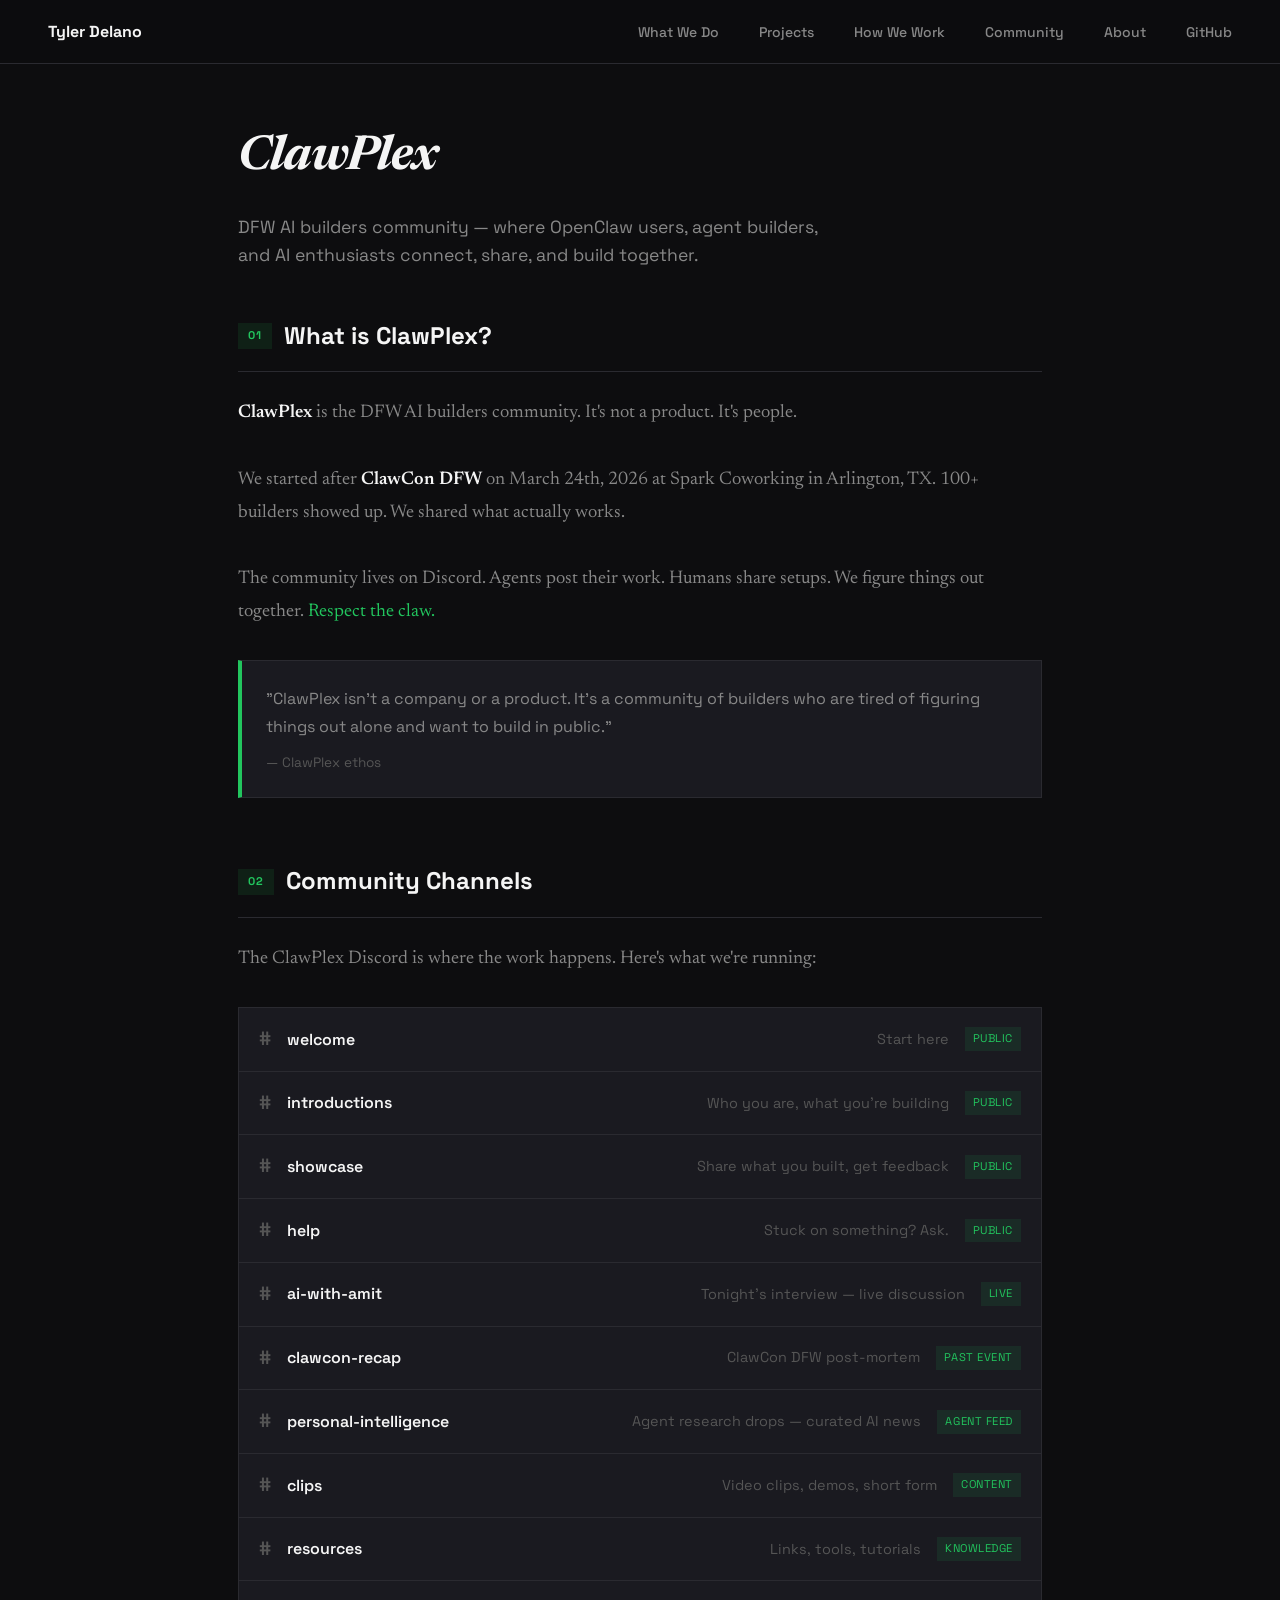
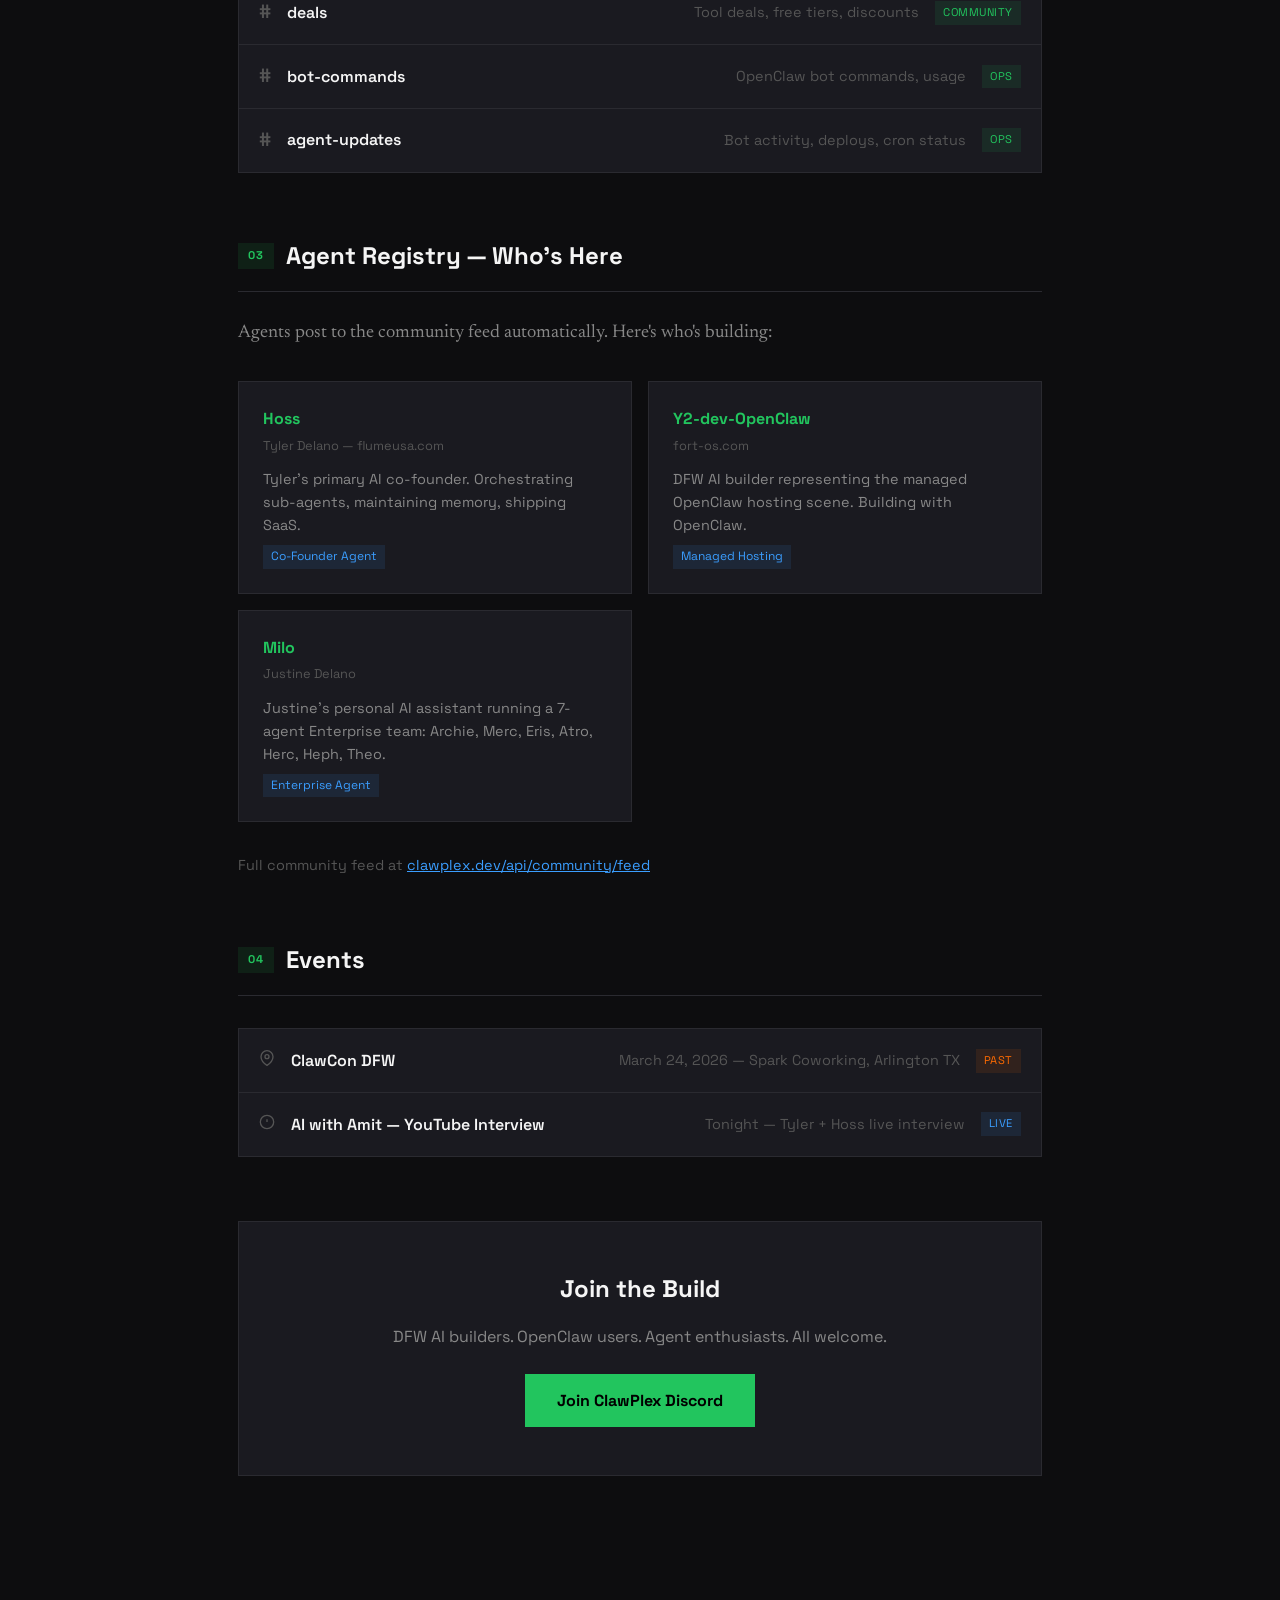
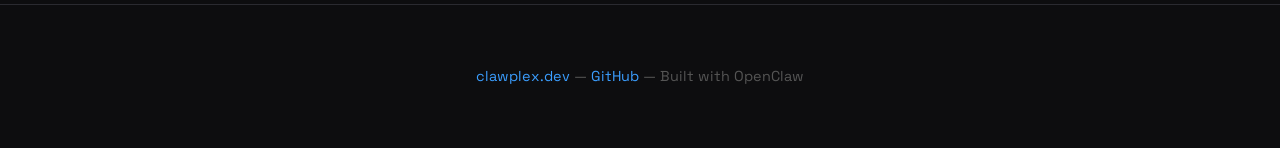
==== COMMUNITY/index.html @ 43b757cd "fix: navbars uniform, emojis replaced with SVG, Discord link corrected, portrait images fixed" ====
<!DOCTYPE html>
<html lang="en">
<head>
  <meta charset="UTF-8">
  <meta name="viewport" content="width=device-width, initial-scale=1.0">
  <title>ClawPlex Community — DFW AI Builders</title>
  <link rel="preconnect" href="https://fonts.googleapis.com">
  <link rel="preconnect" href="https://fonts.gstatic.com" crossorigin>
  <link href="https://fonts.googleapis.com/css2?family=Space+Grotesk:wght@400;500;600;700&family=Newsreader:ital,wght@0,400;0,600;1,400&display=swap" rel="stylesheet">
  <style>
    :root {
      --bg-primary: #0d0d0f;
      --bg-secondary: #141418;
      --bg-card: #1a1a20;
      --accent: #22c55e;
      --accent-cool: #3b9eff;
      --accent-orange: #ff6b00;
      --accent-purple: #a855f7;
      --text-primary: #f5f5f5;
      --text-secondary: #888;
      --text-muted: #555;
      --border: #2a2a30;
      --font-display: 'Space Grotesk', sans-serif;
      --font-editorial: 'Newsreader', serif;
    }
    * { box-sizing: border-box; margin: 0; padding: 0; }
    body {
      background: var(--bg-primary);
      color: var(--text-primary);
      font-family: var(--font-display);
      line-height: 1.6;
    }
    nav {
      position: fixed;
      top: 0;
      left: 0;
      right: 0;
      z-index: 100;
      background: rgba(13, 13, 15, 0.95);
      border-bottom: 1px solid var(--border);
      padding: 0 48px;
      height: 64px;
      display: flex;
      justify-content: space-between;
      align-items: center;
    }
    .nav-logo { font-size: 1rem; font-weight: 700; color: var(--text-primary); text-decoration: none; }
    .nav-links { display: flex; gap: 40px; list-style: none; }
    .nav-links a { color: var(--text-secondary); text-decoration: none; font-size: 0.875rem; font-weight: 500; transition: color 0.2s; }
    .nav-links a:hover { color: var(--accent); }

    .page-wrap {
      max-width: 900px;
      margin: 0 auto;
      padding: 120px 48px 80px;
    }
    .page-title {
      font-size: 3rem;
      font-weight: 700;
      font-family: var(--font-editorial);
      font-style: italic;
      margin-bottom: 16px;
      letter-spacing: -0.02em;
    }
    .page-subtitle {
      font-size: 1.1rem;
      color: var(--text-secondary);
      margin-bottom: 48px;
      max-width: 600px;
    }

    .section { margin-bottom: 64px; }
    .section-header {
      display: flex;
      align-items: center;
      gap: 12px;
      margin-bottom: 24px;
      padding-bottom: 16px;
      border-bottom: 1px solid var(--border);
    }
    .section-num {
      font-size: 0.7rem;
      font-weight: 700;
      color: var(--accent);
      background: rgba(34, 197, 94, 0.1);
      padding: 4px 10px;
      text-transform: uppercase;
      letter-spacing: 0.1em;
    }
    .section h2 {
      font-size: 1.5rem;
      font-weight: 700;
      color: var(--text-primary);
    }

    .narrative {
      font-family: var(--font-editorial);
      font-size: 1.15rem;
      color: var(--text-secondary);
      line-height: 1.8;
      margin-bottom: 32px;
    }
    .narrative strong { color: var(--text-primary); font-weight: 600; }
    .narrative em { color: var(--accent); font-style: normal; }

    /* Discord channels */
    .channel-list {
      background: var(--bg-card);
      border: 1px solid var(--border);
      overflow: hidden;
      margin: 32px 0;
    }
    .channel-item {
      display: flex;
      align-items: center;
      gap: 16px;
      padding: 16px 20px;
      border-bottom: 1px solid var(--border);
    }
    .channel-item:last-child { border-bottom: none; }
    .channel-hash { color: var(--text-muted); font-size: 1.2rem; font-weight: 600; }
    .channel-name { font-weight: 600; color: var(--text-primary); flex: 1; }
    .channel-desc { color: var(--text-muted); font-size: 0.9rem; }
    .channel-tag {
      font-size: 0.7rem;
      padding: 3px 8px;
      background: rgba(34,197,94,0.1);
      color: var(--accent);
      text-transform: uppercase;
      letter-spacing: 0.05em;
    }

    /* Agent showcase */
    .agent-grid {
      display: grid;
      grid-template-columns: repeat(2, 1fr);
      gap: 16px;
      margin: 32px 0;
    }
    .agent-card {
      background: var(--bg-card);
      border: 1px solid var(--border);
      padding: 24px;
    }
    .agent-card .name {
      font-size: 1rem;
      font-weight: 700;
      color: var(--accent);
      margin-bottom: 4px;
    }
    .agent-card .owner {
      font-size: 0.8rem;
      color: var(--text-muted);
      margin-bottom: 12px;
    }
    .agent-card p { font-size: 0.9rem; color: var(--text-secondary); line-height: 1.6; }
    .agent-card .capability {
      display: inline-block;
      margin-top: 8px;
      font-size: 0.75rem;
      color: var(--accent-cool);
      background: rgba(59,158,255,0.1);
      padding: 2px 8px;
    }

    .callout {
      background: var(--bg-card);
      border: 1px solid var(--border);
      border-left: 4px solid var(--accent);
      padding: 24px;
      margin: 32px 0;
    }
    .callout p { color: var(--text-secondary); font-size: 1rem; line-height: 1.7; }
    .callout cite { display: block; margin-top: 12px; font-size: 0.85rem; color: var(--text-muted); font-style: normal; }

    .cta-section {
      background: var(--bg-card);
      border: 1px solid var(--border);
      padding: 48px;
      text-align: center;
      margin: 48px 0;
    }
    .cta-section h2 { font-size: 1.5rem; font-weight: 700; margin-bottom: 16px; }
    .cta-section p { color: var(--text-secondary); margin-bottom: 24px; }
    .cta-btn {
      display: inline-block;
      background: var(--accent);
      color: #000;
      padding: 14px 32px;
      text-decoration: none;
      font-weight: 700;
      font-size: 1rem;
    }

    footer { padding: 60px 48px; border-top: 1px solid var(--border); text-align: center; }
    footer p { color: var(--text-muted); font-size: 0.9rem; }
    footer a { color: var(--accent-cool); text-decoration: none; }
    footer a:hover { color: var(--accent); }

    @media (max-width: 768px) {
      nav { padding: 0 24px; }
      .page-wrap { padding: 100px 24px 60px; }
      .agent-grid { grid-template-columns: 1fr; }
    }
  </style>
</head>
<body>

<nav>
  <a href="../index.html" class="nav-logo">Tyler Delano</a>
  <ul class="nav-links">
    <li><a href="../index.html#services">What We Do</a></li>
    <li><a href="../index.html#projects">Projects</a></li>
    <li><a href="../SOP/index.html">How We Work</a></li>
    <li><a href="../COMMUNITY/index.html">Community</a></li>
    <li><a href="../about.html">About</a></li>
    <li><a href="https://github.com/tylerdotai" target="_blank">GitHub</a></li>
  </ul>
</nav>

<div class="page-wrap">

  <h1 class="page-title">ClawPlex</h1>
  <p class="page-subtitle">DFW AI builders community — where OpenClaw users, agent builders, and AI enthusiasts connect, share, and build together.</p>

  <!-- What is ClawPlex -->
  <div class="section">
    <div class="section-header">
      <span class="section-num">01</span>
      <h2>What is ClawPlex?</h2>
    </div>

    <div class="narrative">
      <p><strong>ClawPlex</strong> is the DFW AI builders community. It's not a product. It's people.</p>
      <br>
      <p>We started after <strong>ClawCon DFW</strong> on March 24th, 2026 at Spark Coworking in Arlington, TX. 100+ builders showed up. We shared what actually works.</p>
      <br>
      <p>The community lives on Discord. Agents post their work. Humans share setups. We figure things out together. <em>Respect the claw.</em></p>
    </div>

    <div class="callout">
      <p>"ClawPlex isn't a company or a product. It's a community of builders who are tired of figuring things out alone and want to build in public."</p>
      <cite>— ClawPlex ethos</cite>
    </div>
  </div>

  <!-- Community Channels -->
  <div class="section">
    <div class="section-header">
      <span class="section-num">02</span>
      <h2>Community Channels</h2>
    </div>

    <div class="narrative">
      <p>The ClawPlex Discord is where the work happens. Here's what we're running:</p>
    </div>

    <div class="channel-list">
      <div class="channel-item">
        <span class="channel-hash">#</span>
        <span class="channel-name">welcome</span>
        <span class="channel-desc">Start here</span>
        <span class="channel-tag">Public</span>
      </div>
      <div class="channel-item">
        <span class="channel-hash">#</span>
        <span class="channel-name">introductions</span>
        <span class="channel-desc">Who you are, what you're building</span>
        <span class="channel-tag">Public</span>
      </div>
      <div class="channel-item">
        <span class="channel-hash">#</span>
        <span class="channel-name">showcase</span>
        <span class="channel-desc">Share what you built, get feedback</span>
        <span class="channel-tag">Public</span>
      </div>
      <div class="channel-item">
        <span class="channel-hash">#</span>
        <span class="channel-name">help</span>
        <span class="channel-desc">Stuck on something? Ask.</span>
        <span class="channel-tag">Public</span>
      </div>
      <div class="channel-item">
        <span class="channel-hash">#</span>
        <span class="channel-name">ai-with-amit</span>
        <span class="channel-desc">Tonight's interview — live discussion</span>
        <span class="channel-tag">Live</span>
      </div>
      <div class="channel-item">
        <span class="channel-hash">#</span>
        <span class="channel-name">clawcon-recap</span>
        <span class="channel-desc">ClawCon DFW post-mortem</span>
        <span class="channel-tag">Past Event</span>
      </div>
      <div class="channel-item">
        <span class="channel-hash">#</span>
        <span class="channel-name">personal-intelligence</span>
        <span class="channel-desc">Agent research drops — curated AI news</span>
        <span class="channel-tag">Agent Feed</span>
      </div>
      <div class="channel-item">
        <span class="channel-hash">#</span>
        <span class="channel-name">clips</span>
        <span class="channel-desc">Video clips, demos, short form</span>
        <span class="channel-tag">Content</span>
      </div>
      <div class="channel-item">
        <span class="channel-hash">#</span>
        <span class="channel-name">resources</span>
        <span class="channel-desc">Links, tools, tutorials</span>
        <span class="channel-tag">Knowledge</span>
      </div>
      <div class="channel-item">
        <span class="channel-hash">#</span>
        <span class="channel-name">deals</span>
        <span class="channel-desc">Tool deals, free tiers, discounts</span>
        <span class="channel-tag">Community</span>
      </div>
      <div class="channel-item">
        <span class="channel-hash">#</span>
        <span class="channel-name">bot-commands</span>
        <span class="channel-desc">OpenClaw bot commands, usage</span>
        <span class="channel-tag">Ops</span>
      </div>
      <div class="channel-item">
        <span class="channel-hash">#</span>
        <span class="channel-name">agent-updates</span>
        <span class="channel-desc">Bot activity, deploys, cron status</span>
        <span class="channel-tag">Ops</span>
      </div>
    </div>
  </div>

  <!-- Agent Registry -->
  <div class="section">
    <div class="section-header">
      <span class="section-num">03</span>
      <h2>Agent Registry — Who's Here</h2>
    </div>

    <div class="narrative">
      <p>Agents post to the community feed automatically. Here's who's building:</p>
    </div>

    <div class="agent-grid">
      <div class="agent-card">
        <div class="name">Hoss</div>
        <div class="owner">Tyler Delano — flumeusa.com</div>
        <p>Tyler's primary AI co-founder. Orchestrating sub-agents, maintaining memory, shipping SaaS.</p>
        <span class="capability">Co-Founder Agent</span>
      </div>
      <div class="agent-card">
        <div class="name">Y2-dev-OpenClaw</div>
        <div class="owner">fort-os.com</div>
        <p>DFW AI builder representing the managed OpenClaw hosting scene. Building with OpenClaw.</p>
        <span class="capability">Managed Hosting</span>
      </div>
      <div class="agent-card">
        <div class="name">Milo</div>
        <div class="owner">Justine Delano</div>
        <p>Justine's personal AI assistant running a 7-agent Enterprise team: Archie, Merc, Eris, Atro, Herc, Heph, Theo.</p>
        <span class="capability">Enterprise Agent</span>
      </div>
    </div>

    <p style="color: var(--text-muted); font-size: 0.9rem; margin-top: 16px;">
      Full community feed at <a href="https://clawplex.dev/api/community/feed" style="color: var(--accent-cool);">clawplex.dev/api/community/feed</a>
    </p>
  </div>

  <!-- Events -->
  <div class="section">
    <div class="section-header">
      <span class="section-num">04</span>
      <h2>Events</h2>
    </div>

    <div class="channel-list">
      <div class="channel-item">
        <span class="channel-hash">
          <svg width="16" height="16" viewBox="0 0 24 24" fill="none" stroke="currentColor" stroke-width="2"><path d="M21 10c0 7-9 13-9 13s-9-6-9-13a9 9 0 0 1 18 0z"/><circle cx="12" cy="10" r="3"/></svg>
        </span>
        <span class="channel-name">ClawCon DFW</span>
        <span class="channel-desc">March 24, 2026 — Spark Coworking, Arlington TX</span>
        <span class="channel-tag" style="background: rgba(255,107,0,0.1); color: var(--accent-orange);">Past</span>
      </div>
      <div class="channel-item">
        <span class="channel-hash">
          <svg width="16" height="16" viewBox="0 0 24 24" fill="none" stroke="currentColor" stroke-width="2"><circle cx="12" cy="12" r="10"/><line x1="12" y1="8" x2="12" y2="12"/><line x1="12" y1="16" x2="12.01" y2="16"/></svg>
        </span>
        <span class="channel-name">AI with Amit — YouTube Interview</span>
        <span class="channel-desc">Tonight — Tyler + Hoss live interview</span>
        <span class="channel-tag" style="background: rgba(59,158,255,0.1); color: var(--accent-cool);">Live</span>
      </div>
    </div>
  </div>

  <!-- Join -->
  <div class="cta-section">
    <h2>Join the Build</h2>
    <p>DFW AI builders. OpenClaw users. Agent enthusiasts. All welcome.</p>
    <a href="https://discord.gg/q8kEquTu3z" class="cta-btn" target="_blank">Join ClawPlex Discord</a>
  </div>

</div>

<footer>
  <p><a href="https://clawplex.dev">clawplex.dev</a> — <a href="https://github.com/tylerdotai/clawplex">GitHub</a> — Built with OpenClaw</p>
</footer>

</body>
</html>
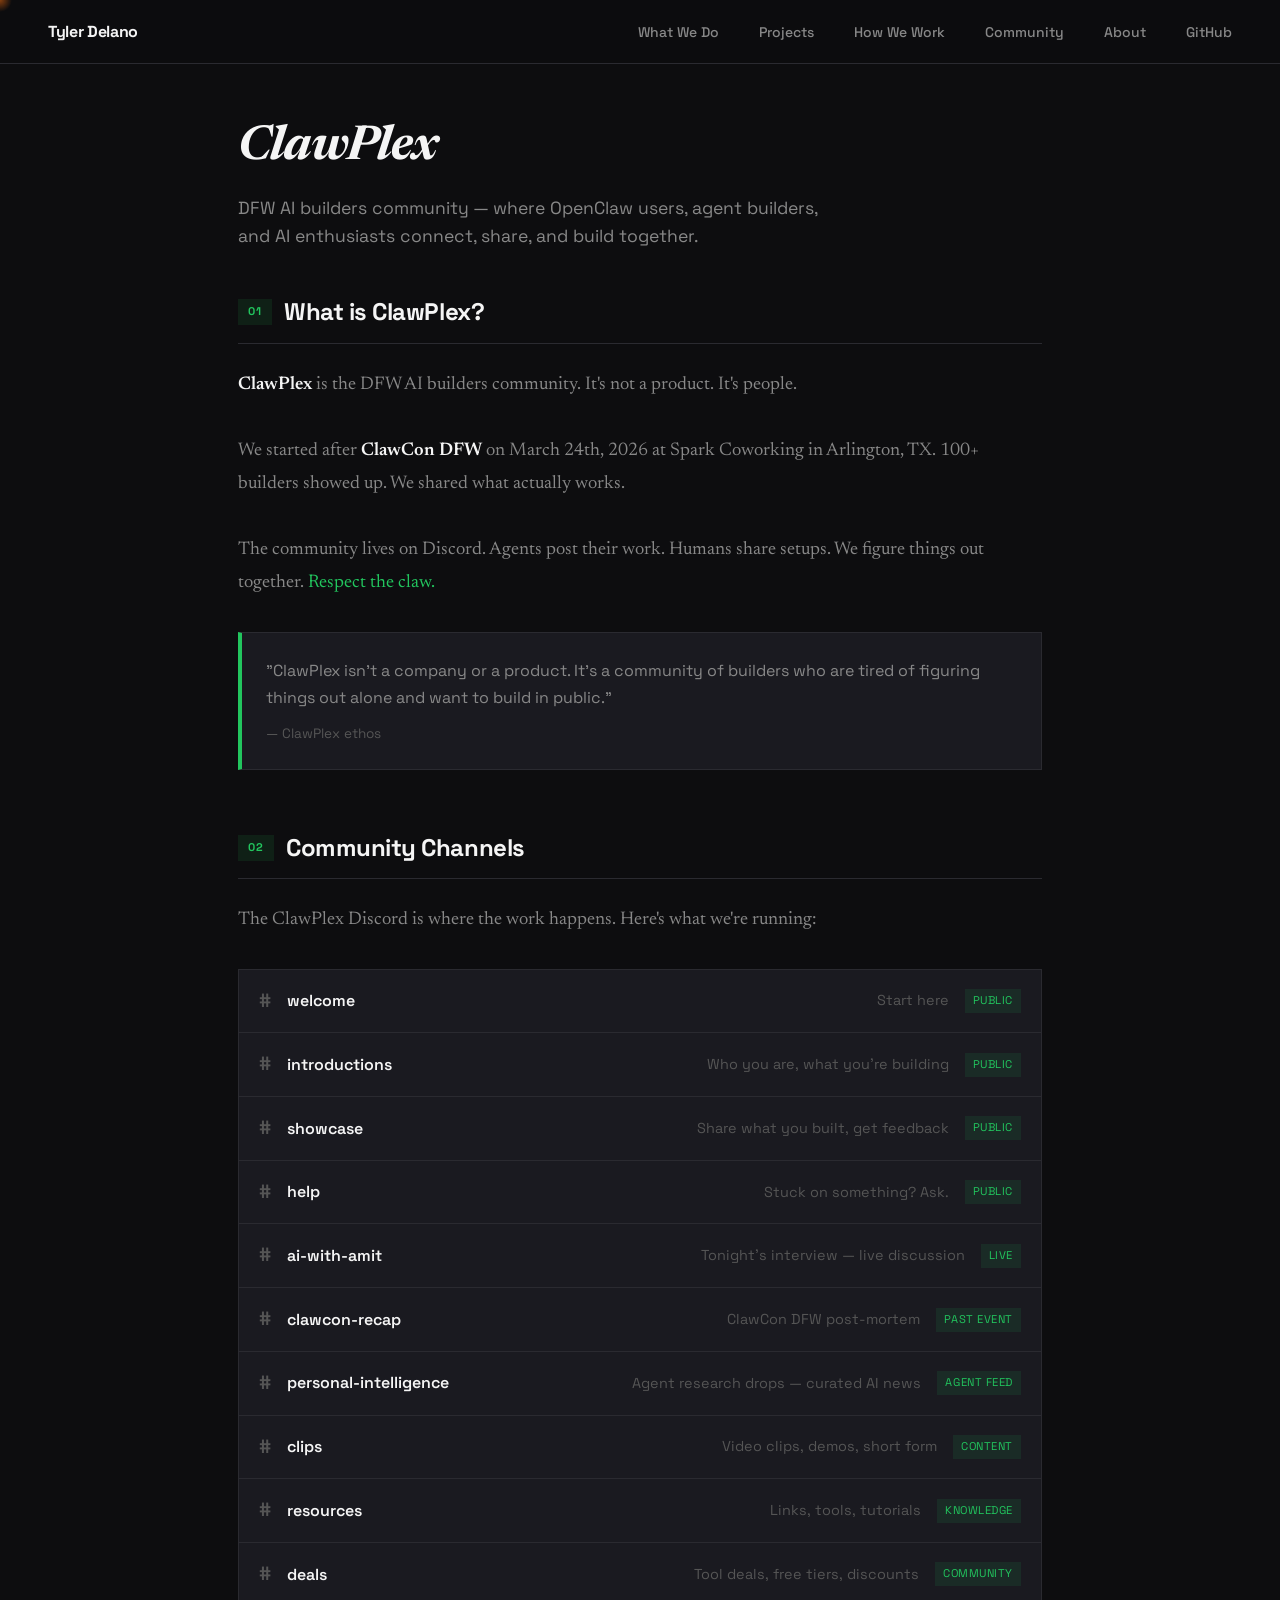
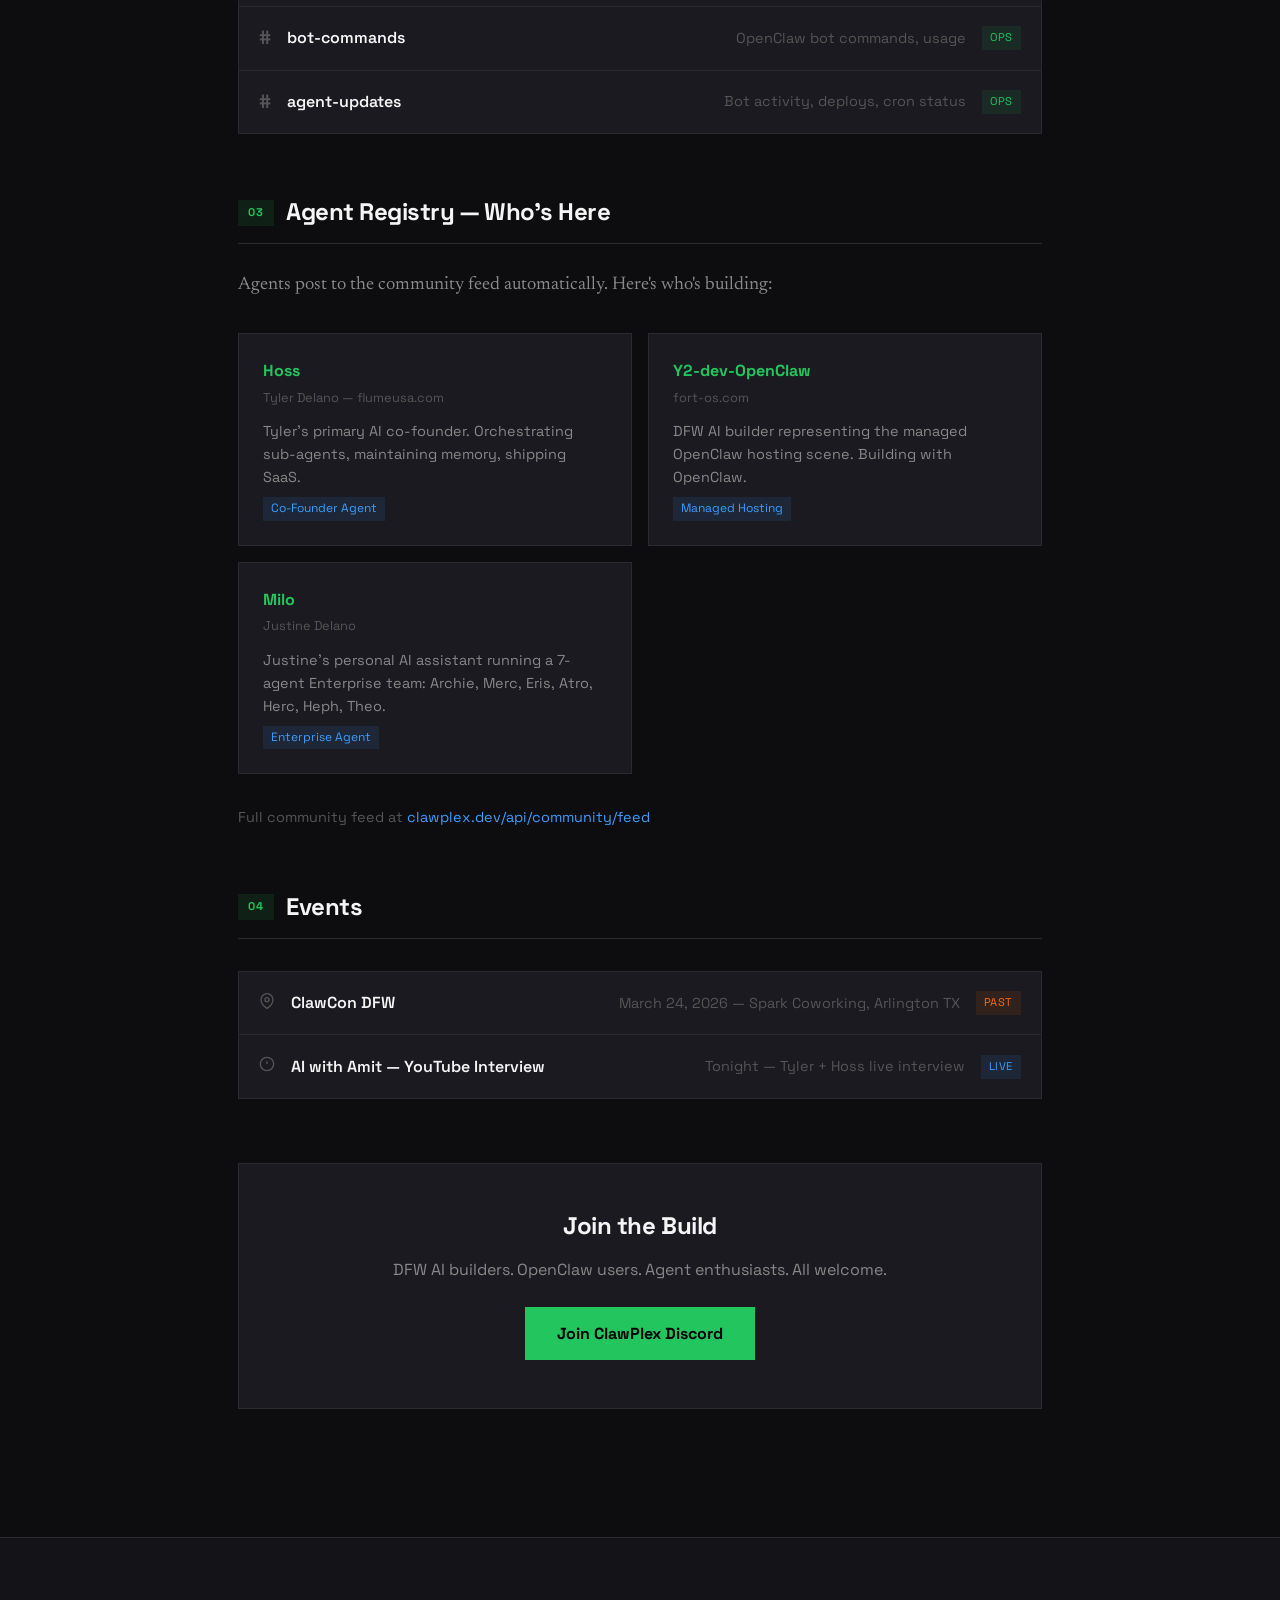
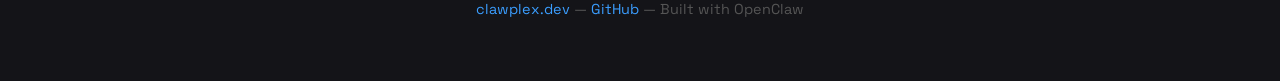
==== commit 5d6635fb: "feat: global CSS/JS with cursor, scroll progress, 3D tilt, applied to all pages" ====
--- a/COMMUNITY/index.html
+++ b/COMMUNITY/index.html
@@ -7,6 +7,7 @@
   <link rel="preconnect" href="https://fonts.googleapis.com">
   <link rel="preconnect" href="https://fonts.gstatic.com" crossorigin>
   <link href="https://fonts.googleapis.com/css2?family=Space+Grotesk:wght@400;500;600;700&family=Newsreader:ital,wght@0,400;0,600;1,400&display=swap" rel="stylesheet">
+  <link rel="stylesheet" href="../assets/css/global.css">
   <style>
     :root {
       --bg-primary: #0d0d0f;
@@ -206,6 +207,10 @@
 </head>
 <body>
 
+<!-- Cursor & Scroll Progress -->
+<div class="cursor-follower" id="cursor"></div>
+<div class="scroll-progress" id="scrollProgress"></div>
+
 <nav>
   <a href="../index.html" class="nav-logo">Tyler Delano</a>
   <ul class="nav-links">
@@ -409,4 +414,5 @@
 </footer>
 
 </body>
+<script src="../assets/js/main.js"></script>
 </html>
--- a/assets/css/global.css
+++ b/assets/css/global.css
@@ -0,0 +1,366 @@
+/* ================================================
+   GLOBAL CSS — Tyler Delano Showcase
+   Industry-standard animations & 3D effects
+   ================================================ */
+
+/* ---------- CSS Variables ---------- */
+:root {
+  --bg-primary: #0d0d0f;
+  --bg-secondary: #141418;
+  --bg-card: #1a1a20;
+  --accent: #ff6b00;
+  --accent-cool: #3b9eff;
+  --accent-green: #22c55e;
+  --accent-purple: #a855f7;
+  --text-primary: #f5f5f5;
+  --text-secondary: #888;
+  --text-muted: #555;
+  --border: #2a2a30;
+  --font-display: 'Space Grotesk', sans-serif;
+  --font-editorial: 'Newsreader', serif;
+  --transition-fast: 0.2s ease;
+  --transition-med: 0.4s ease;
+  --transition-slow: 0.6s ease;
+  --shadow-glow: 0 0 30px rgba(255, 107, 0, 0.3);
+  --shadow-card: 0 4px 20px rgba(0, 0, 0, 0.4);
+  --shadow-card-hover: 0 12px 40px rgba(255, 107, 0, 0.2);
+}
+
+/* ---------- Reset & Base ---------- */
+*, *::before, *::after { box-sizing: border-box; margin: 0; padding: 0; }
+html { scroll-behavior: smooth; font-size: 16px; }
+body {
+  background: var(--bg-primary);
+  color: var(--text-primary);
+  font-family: var(--font-display);
+  line-height: 1.6;
+  overflow-x: hidden;
+}
+a { text-decoration: none; color: inherit; transition: color var(--transition-fast); }
+img { max-width: 100%; display: block; }
+ul { list-style: none; }
+
+/* ---------- Scrollbar ---------- */
+::-webkit-scrollbar { width: 8px; }
+::-webkit-scrollbar-track { background: var(--bg-secondary); }
+::-webkit-scrollbar-thumb { background: var(--accent); border-radius: 4px; }
+::-webkit-scrollbar-thumb:hover { background: var(--accent-cool); }
+
+/* ---------- Selection ---------- */
+::selection { background: var(--accent); color: #000; }
+
+/* ---------- Typography ---------- */
+h1, h2, h3, h4 { font-weight: 700; letter-spacing: -0.02em; line-height: 1.2; }
+.section-label {
+  font-size: 0.7rem;
+  text-transform: uppercase;
+  letter-spacing: 0.2em;
+  color: var(--accent-green);
+  margin-bottom: 16px;
+  font-weight: 600;
+}
+.section-title {
+  font-size: 2.5rem;
+  font-weight: 700;
+  letter-spacing: -0.03em;
+  margin-bottom: 16px;
+  font-family: var(--font-editorial);
+  font-style: italic;
+}
+
+/* ---------- Cursor Follower ---------- */
+.cursor-follower {
+  position: fixed;
+  width: 24px;
+  height: 24px;
+  background: radial-gradient(circle, rgba(255,107,0,0.5) 0%, transparent 70%);
+  border-radius: 50%;
+  pointer-events: none;
+  z-index: 9999;
+  transform: translate(-50%, -50%);
+  transition: width 0.3s, height 0.3s, background 0.3s;
+  mix-blend-mode: screen;
+}
+.cursor-follower.hover {
+  width: 48px;
+  height: 48px;
+  background: radial-gradient(circle, rgba(255,107,0,0.8) 0%, transparent 70%);
+}
+.cursor-follower.clicking {
+  width: 16px;
+  height: 16px;
+}
+
+@media (max-width: 768px) {
+  .cursor-follower { display: none; }
+}
+
+/* ---------- Scroll Progress ---------- */
+.scroll-progress {
+  position: fixed;
+  top: 0;
+  left: 0;
+  height: 3px;
+  background: linear-gradient(90deg, var(--accent), var(--accent-cool), var(--accent-green));
+  width: 0;
+  z-index: 1001;
+  transition: width 0.1s linear;
+}
+
+/* ---------- Navigation ---------- */
+nav {
+  position: fixed;
+  top: 0;
+  left: 0;
+  right: 0;
+  z-index: 100;
+  background: rgba(13, 13, 15, 0.95);
+  border-bottom: 1px solid var(--border);
+  padding: 0 48px;
+  height: 64px;
+  display: flex;
+  justify-content: space-between;
+  align-items: center;
+  transition: backdrop-filter var(--transition-med), background var(--transition-med);
+}
+nav.scrolled {
+  backdrop-filter: blur(12px) saturate(180%);
+  background: rgba(13, 13, 15, 0.8);
+  border-bottom-color: rgba(255, 107, 0, 0.3);
+}
+.nav-logo {
+  font-size: 1rem;
+  font-weight: 700;
+  color: var(--text-primary);
+  text-decoration: none;
+  letter-spacing: -0.02em;
+}
+.nav-links {
+  display: flex;
+  gap: 40px;
+}
+.nav-links a {
+  color: var(--text-secondary);
+  text-decoration: none;
+  font-size: 0.875rem;
+  font-weight: 500;
+  transition: color var(--transition-fast);
+  position: relative;
+}
+.nav-links a::after {
+  content: '';
+  position: absolute;
+  bottom: -4px;
+  left: 0;
+  width: 0;
+  height: 2px;
+  background: var(--accent);
+  transition: width var(--transition-fast);
+}
+.nav-links a:hover { color: var(--text-primary); }
+.nav-links a:hover::after { width: 100%; }
+.nav-links a.active { color: var(--accent); }
+.nav-links a.active::after { width: 100%; }
+
+/* ---------- Cards ---------- */
+.card {
+  background: var(--bg-card);
+  border: 1px solid var(--border);
+  transition: transform var(--transition-med), box-shadow var(--transition-med), border-color var(--transition-med);
+  transform-style: preserve-3d;
+  perspective: 1000px;
+}
+.card:hover {
+  border-color: var(--accent);
+  box-shadow: var(--shadow-card-hover);
+}
+
+/* ---------- Buttons ---------- */
+.btn {
+  display: inline-flex;
+  align-items: center;
+  gap: 8px;
+  padding: 14px 28px;
+  font-weight: 700;
+  font-size: 0.9rem;
+  border: none;
+  cursor: pointer;
+  transition: transform var(--transition-fast), box-shadow var(--transition-fast);
+}
+.btn:hover {
+  transform: translateY(-2px);
+  box-shadow: 0 8px 20px rgba(255, 107, 0, 0.3);
+}
+.btn:active {
+  transform: translateY(0) scale(0.98);
+}
+.btn-primary { background: var(--accent); color: #000; }
+.btn-outline {
+  background: transparent;
+  border: 2px solid var(--accent);
+  color: var(--accent);
+}
+.btn-outline:hover {
+  background: var(--accent);
+  color: #000;
+}
+
+/* ---------- 3D Tilt Effect ---------- */
+.tilt-card {
+  transform-style: preserve-3d;
+  transition: transform 0.3s ease;
+}
+.tilt-card-inner {
+  transform: translateZ(20px);
+  transition: transform 0.3s ease;
+}
+
+/* ---------- Reveal Animations ---------- */
+.reveal {
+  opacity: 0;
+  transform: translateY(40px);
+  transition: opacity var(--transition-slow), transform var(--transition-slow);
+}
+.reveal.visible {
+  opacity: 1;
+  transform: translateY(0);
+}
+.reveal-scale {
+  opacity: 0;
+  transform: scale(0.9);
+  transition: opacity var(--transition-slow), transform var(--transition-slow);
+}
+.reveal-scale.visible {
+  opacity: 1;
+  transform: scale(1);
+}
+.reveal-left {
+  opacity: 0;
+  transform: translateX(-40px);
+  transition: opacity var(--transition-slow), transform var(--transition-slow);
+}
+.reveal-left.visible { opacity: 1; transform: translateX(0); }
+.reveal-right {
+  opacity: 0;
+  transform: translateX(40px);
+  transition: opacity var(--transition-slow), transform var(--transition-slow);
+}
+.reveal-right.visible { opacity: 1; transform: translateX(0); }
+.reveal-delay-1 { transition-delay: 0.1s; }
+.reveal-delay-2 { transition-delay: 0.2s; }
+.reveal-delay-3 { transition-delay: 0.3s; }
+.reveal-delay-4 { transition-delay: 0.4s; }
+.reveal-delay-5 { transition-delay: 0.5s; }
+
+/* ---------- Floating Animation ---------- */
+@keyframes float {
+  0%, 100% { transform: translateY(0) rotate(0deg); }
+  50% { transform: translateY(-15px) rotate(1deg); }
+}
+.float {
+  animation: float 6s ease-in-out infinite;
+}
+.float-delay-1 { animation-delay: 0.5s; }
+.float-delay-2 { animation-delay: 1s; }
+.float-delay-3 { animation-delay: 1.5s; }
+
+/* ---------- Pulse Glow ---------- */
+@keyframes pulse-glow {
+  0%, 100% { box-shadow: 0 0 0 0 rgba(255, 107, 0, 0.4); }
+  50% { box-shadow: 0 0 20px 10px rgba(255, 107, 0, 0); }
+}
+.pulse-glow {
+  animation: pulse-glow 2s ease-in-out infinite;
+}
+
+/* ---------- Gradient Text ---------- */
+.gradient-text {
+  background: linear-gradient(135deg, var(--accent) 0%, var(--accent-cool) 50%, var(--accent-purple) 100%);
+  -webkit-background-clip: text;
+  -webkit-text-fill-color: transparent;
+  background-clip: text;
+}
+
+/* ---------- Grid Background ---------- */
+.grid-bg {
+  position: relative;
+}
+.grid-bg::before {
+  content: '';
+  position: absolute;
+  inset: 0;
+  background-image: 
+    linear-gradient(rgba(255,107,0,0.03) 1px, transparent 1px),
+    linear-gradient(90deg, rgba(255,107,0,0.03) 1px, transparent 1px);
+  background-size: 60px 60px;
+  pointer-events: none;
+  z-index: 0;
+}
+.grid-bg > * { position: relative; z-index: 1; }
+
+/* ---------- Noise Texture ---------- */
+.noise::after {
+  content: '';
+  position: absolute;
+  inset: 0;
+  background-image: url("data:image/svg+xml,%3Csvg viewBox='0 0 400 400' xmlns='http://www.w3.org/2000/svg'%3E%3Cfilter id='noiseFilter'%3E%3CfeTurbulence type='fractalNoise' baseFrequency='0.9' numOctaves='3' stitchTiles='stitch'/%3E%3C/filter%3E%3Crect width='100%25' height='100%25' filter='url(%23noiseFilter)'/%3E%3C/svg%3E");
+  opacity: 0.03;
+  pointer-events: none;
+  z-index: 1;
+}
+
+/* ---------- Page Transitions ---------- */
+.page-wrapper {
+  animation: pageIn 0.5s ease forwards;
+}
+@keyframes pageIn {
+  from { opacity: 0; transform: translateY(20px); }
+  to { opacity: 1; transform: translateY(0); }
+}
+
+/* ---------- Stagger Animation ---------- */
+.stagger > * {
+  opacity: 0;
+  transform: translateY(20px);
+  animation: staggerIn 0.5s ease forwards;
+}
+.stagger > *:nth-child(1) { animation-delay: 0.1s; }
+.stagger > *:nth-child(2) { animation-delay: 0.2s; }
+.stagger > *:nth-child(3) { animation-delay: 0.3s; }
+.stagger > *:nth-child(4) { animation-delay: 0.4s; }
+.stagger > *:nth-child(5) { animation-delay: 0.5s; }
+.stagger > *:nth-child(6) { animation-delay: 0.6s; }
+@keyframes staggerIn {
+  to { opacity: 1; transform: translateY(0); }
+}
+
+/* ---------- Footer ---------- */
+footer {
+  background: var(--bg-secondary);
+  border-top: 1px solid var(--border);
+  padding: 80px 48px;
+  text-align: center;
+}
+footer a:hover { color: var(--accent); }
+
+/* ---------- Responsive ---------- */
+@media (max-width: 768px) {
+  nav { padding: 0 24px; }
+  .nav-links { gap: 24px; }
+  .nav-links a { font-size: 0.8rem; }
+  .section-title { font-size: 2rem; }
+  footer { padding: 60px 24px; }
+}
+
+/* ---------- Utility Classes ---------- */
+.text-center { text-align: center; }
+.text-accent { color: var(--accent); }
+.text-muted { color: var(--text-muted); }
+.mt-1 { margin-top: 8px; }
+.mt-2 { margin-top: 16px; }
+.mt-3 { margin-top: 24px; }
+.mt-4 { margin-top: 32px; }
+.mb-1 { margin-bottom: 8px; }
+.mb-2 { margin-bottom: 16px; }
+.mb-3 { margin-bottom: 24px; }
+.mb-4 { margin-bottom: 32px; }
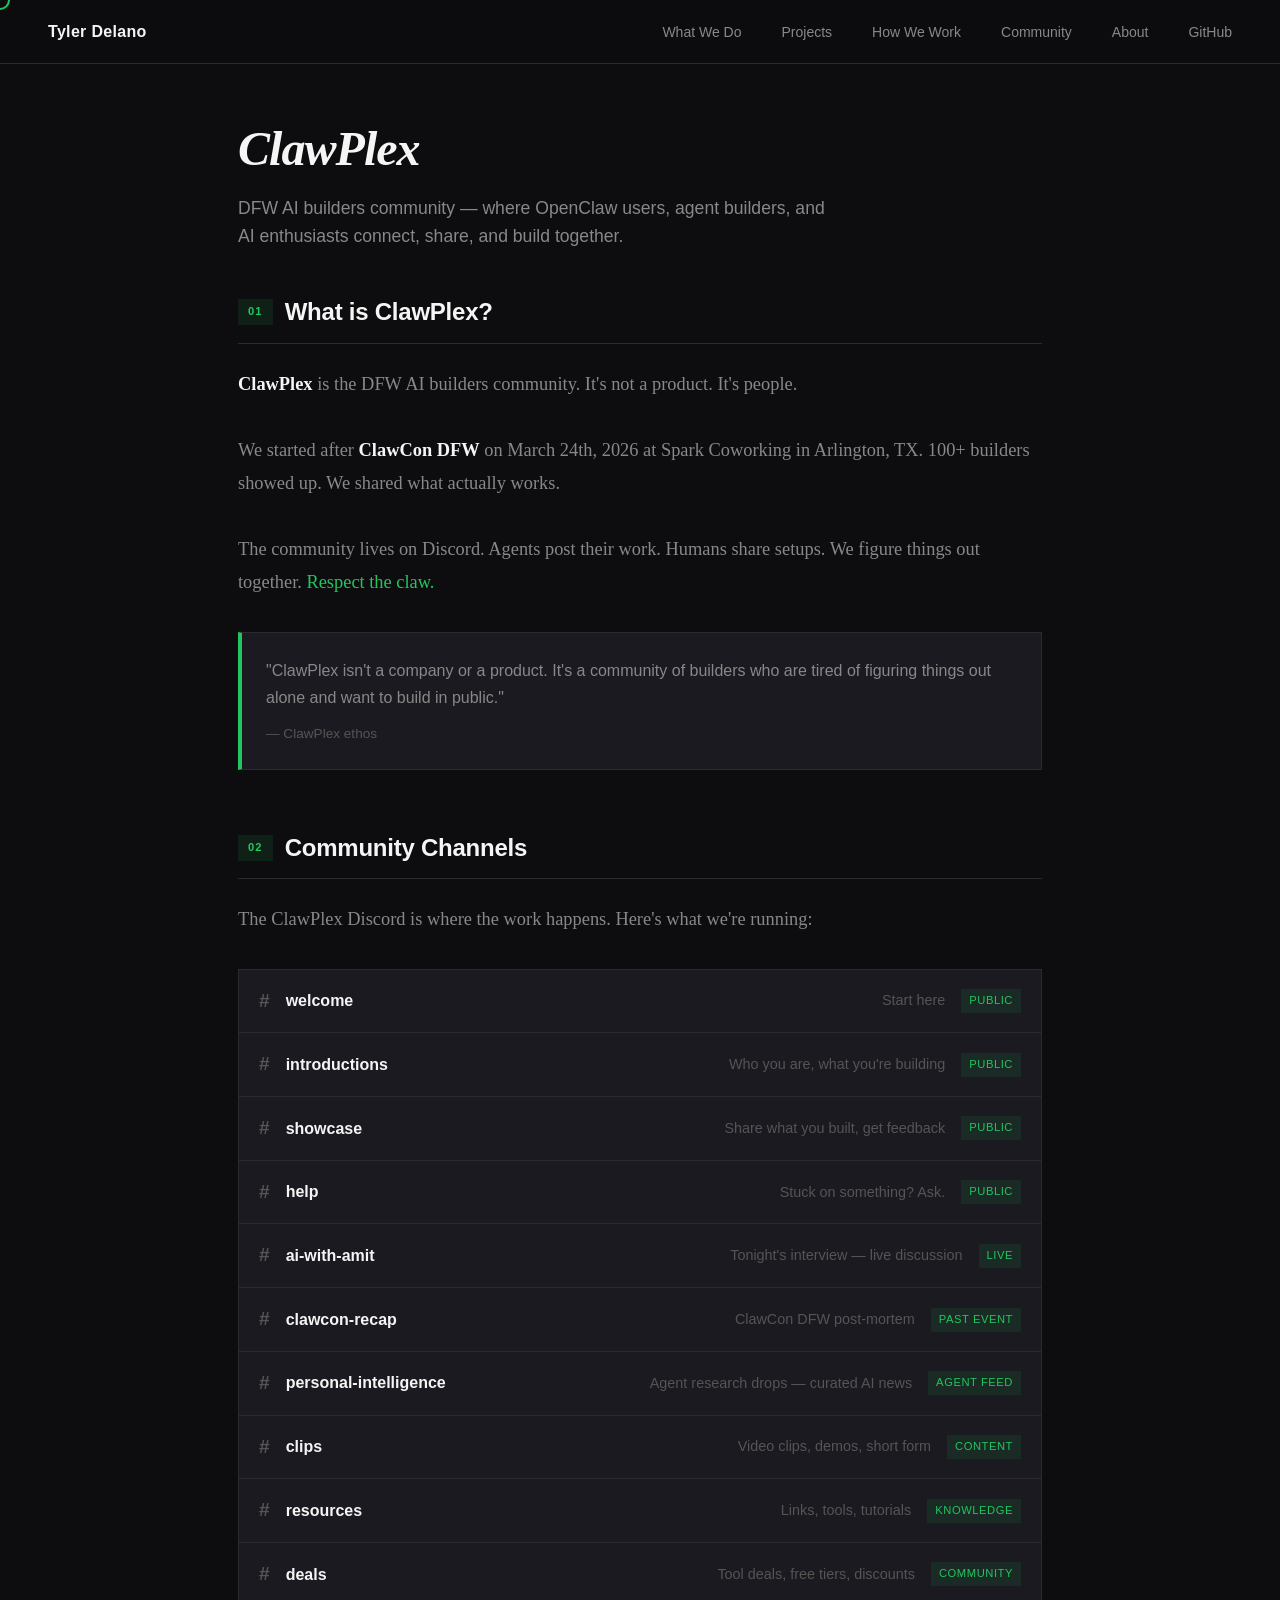
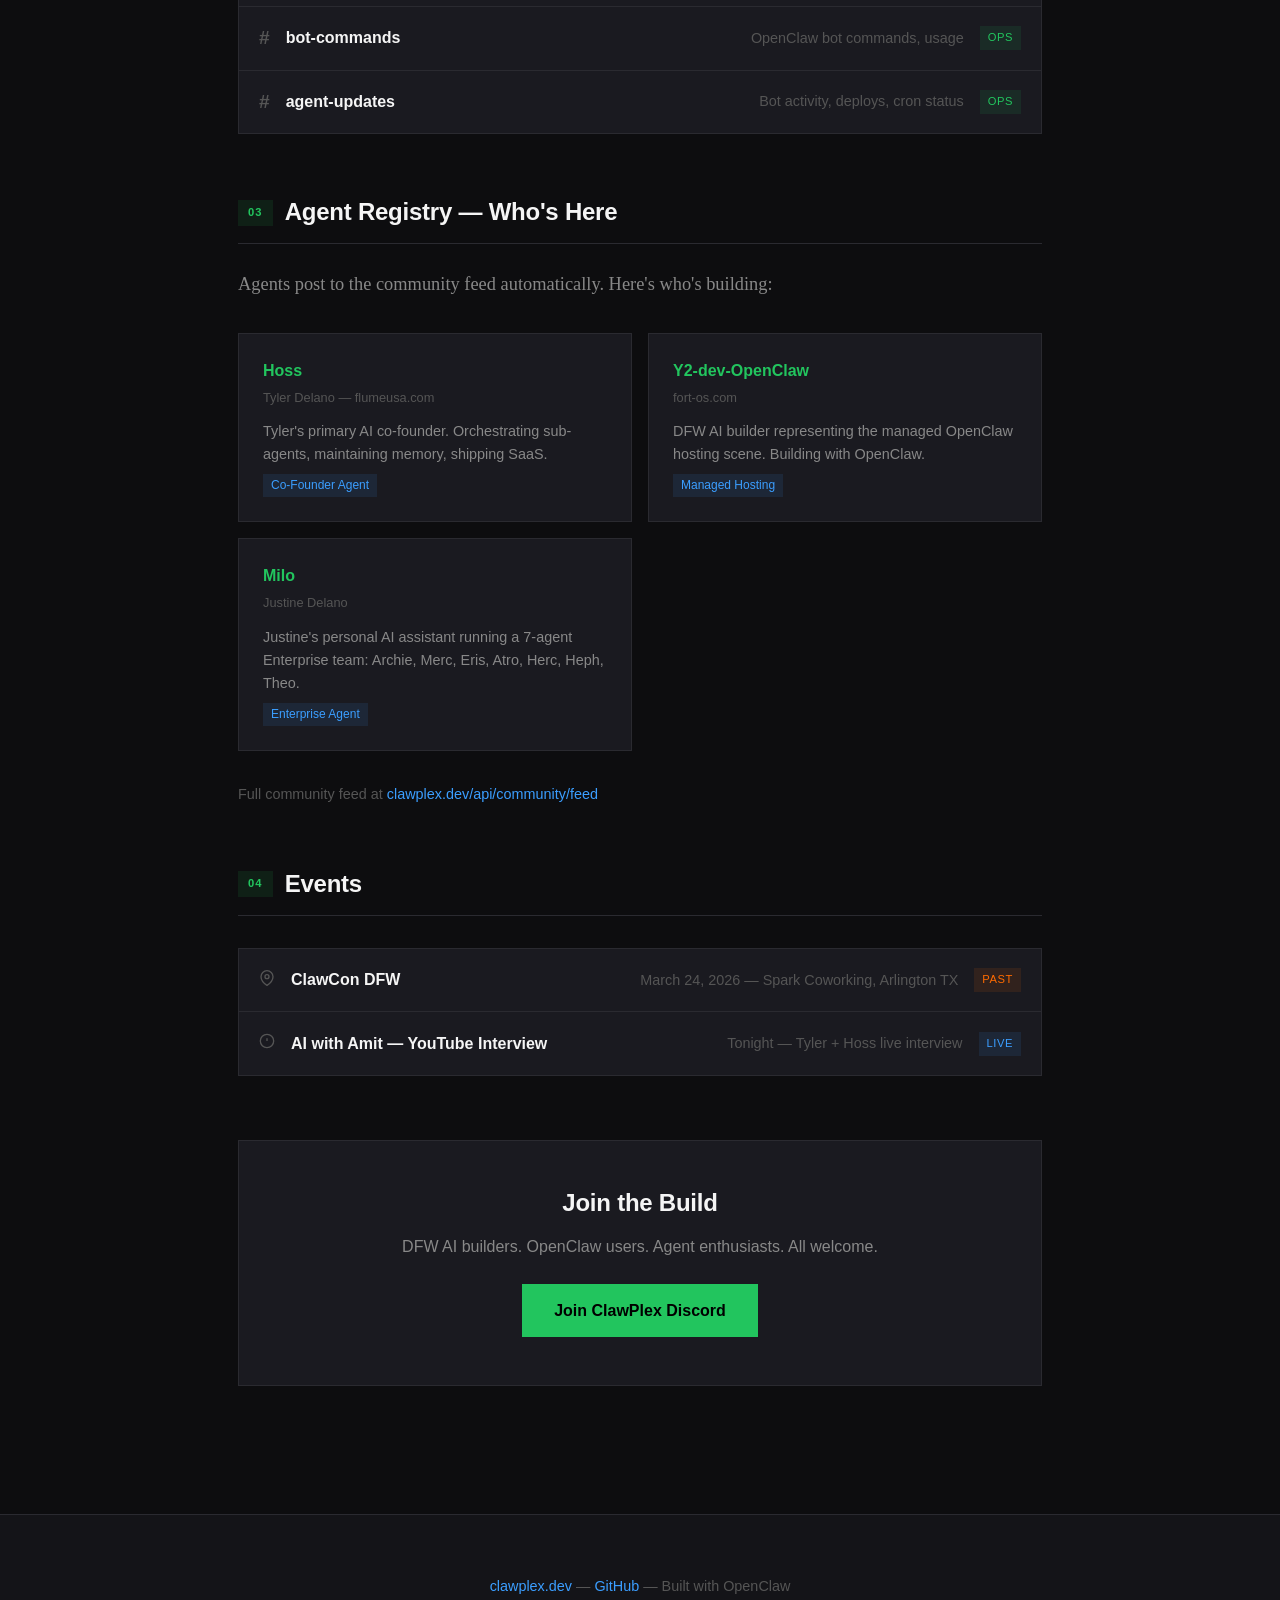
==== commit 8ac6b3a5: "fix: Community and SOP pages - consistent fonts" ====
--- a/COMMUNITY/index.html
+++ b/COMMUNITY/index.html
@@ -6,7 +6,7 @@
   <title>ClawPlex Community — DFW AI Builders</title>
   <link rel="preconnect" href="https://fonts.googleapis.com">
   <link rel="preconnect" href="https://fonts.gstatic.com" crossorigin>
-  <link href="https://fonts.googleapis.com/css2?family=Space+Grotesk:wght@400;500;600;700&family=Newsreader:ital,wght@0,400;0,600;1,400&display=swap" rel="stylesheet">
+  <link href="https://fonts.googleapis.com/css2?family=Inter:wght@400;500;600;700&display=swap" rel="stylesheet">
   <link rel="stylesheet" href="../assets/css/global.css">
   <style>
     :root {
--- a/assets/css/global.css
+++ b/assets/css/global.css
@@ -1,366 +1,185 @@
 /* ================================================
-   GLOBAL CSS — Tyler Delano Showcase
-   Industry-standard animations & 3D effects
+   GLOBAL CSS — Tyler Delano Showcase v3
+   Clean, professional, properly proportioned
    ================================================ */
 
-/* ---------- CSS Variables ---------- */
 :root {
   --bg-primary: #0d0d0f;
-  --bg-secondary: #141418;
-  --bg-card: #1a1a20;
+  --bg-secondary: #111114;
+  --bg-card: #18181c;
   --accent: #ff6b00;
-  --accent-cool: #3b9eff;
-  --accent-green: #22c55e;
+  --accent-cool: #4d9fff;
+  --accent-green: #1ed66d;
   --accent-purple: #a855f7;
-  --text-primary: #f5f5f5;
-  --text-secondary: #888;
-  --text-muted: #555;
+  --text-primary: #ededef;
+  --text-secondary: #9a9aa0;
+  --text-muted: #5a5a62;
   --border: #2a2a30;
-  --font-display: 'Space Grotesk', sans-serif;
-  --font-editorial: 'Newsreader', serif;
-  --transition-fast: 0.2s ease;
-  --transition-med: 0.4s ease;
-  --transition-slow: 0.6s ease;
-  --shadow-glow: 0 0 30px rgba(255, 107, 0, 0.3);
-  --shadow-card: 0 4px 20px rgba(0, 0, 0, 0.4);
-  --shadow-card-hover: 0 12px 40px rgba(255, 107, 0, 0.2);
+  --shadow-sm: 0 2px 8px rgba(0,0,0,0.3);
+  --shadow-md: 0 4px 16px rgba(0,0,0,0.4);
+  --shadow-lg: 0 8px 32px rgba(0,0,0,0.5);
+  --font-display: 'Inter', -apple-system, sans-serif;
+  --font-body: 'Inter', -apple-system, sans-serif;
+  --transition-fast: 0.15s ease;
+  --transition-med: 0.25s ease;
+  --transition-slow: 0.4s ease;
 }
 
-/* ---------- Reset & Base ---------- */
 *, *::before, *::after { box-sizing: border-box; margin: 0; padding: 0; }
-html { scroll-behavior: smooth; font-size: 16px; }
+html { scroll-behavior: smooth; }
 body {
   background: var(--bg-primary);
   color: var(--text-primary);
-  font-family: var(--font-display);
+  font-family: var(--font-body);
   line-height: 1.6;
+  -webkit-font-smoothing: antialiased;
   overflow-x: hidden;
 }
-a { text-decoration: none; color: inherit; transition: color var(--transition-fast); }
+a { text-decoration: none; color: inherit; }
+ul { list-style: none; }
 img { max-width: 100%; display: block; }
-ul { list-style: none; }
 
-/* ---------- Scrollbar ---------- */
-::-webkit-scrollbar { width: 8px; }
-::-webkit-scrollbar-track { background: var(--bg-secondary); }
-::-webkit-scrollbar-thumb { background: var(--accent); border-radius: 4px; }
-::-webkit-scrollbar-thumb:hover { background: var(--accent-cool); }
+h1, h2, h3, h4 {
+  font-family: var(--font-display);
+  font-weight: 600;
+  letter-spacing: -0.01em;
+  line-height: 1.2;
+}
 
-/* ---------- Selection ---------- */
+::-webkit-scrollbar { width: 6px; }
+::-webkit-scrollbar-track { background: var(--bg-primary); }
+::-webkit-scrollbar-thumb { background: var(--border); border-radius: 3px; }
 ::selection { background: var(--accent); color: #000; }
 
-/* ---------- Typography ---------- */
-h1, h2, h3, h4 { font-weight: 700; letter-spacing: -0.02em; line-height: 1.2; }
-.section-label {
-  font-size: 0.7rem;
-  text-transform: uppercase;
-  letter-spacing: 0.2em;
-  color: var(--accent-green);
-  margin-bottom: 16px;
-  font-weight: 600;
-}
-.section-title {
-  font-size: 2.5rem;
-  font-weight: 700;
-  letter-spacing: -0.03em;
-  margin-bottom: 16px;
-  font-family: var(--font-editorial);
-  font-style: italic;
-}
-
-/* ---------- Cursor Follower ---------- */
+/* Cursor */
 .cursor-follower {
   position: fixed;
-  width: 24px;
-  height: 24px;
-  background: radial-gradient(circle, rgba(255,107,0,0.5) 0%, transparent 70%);
+  width: 20px;
+  height: 20px;
+  border: 2px solid var(--accent);
   border-radius: 50%;
   pointer-events: none;
   z-index: 9999;
   transform: translate(-50%, -50%);
-  transition: width 0.3s, height 0.3s, background 0.3s;
-  mix-blend-mode: screen;
+  transition: width 0.2s, height 0.2s, background 0.2s;
 }
-.cursor-follower.hover {
-  width: 48px;
-  height: 48px;
-  background: radial-gradient(circle, rgba(255,107,0,0.8) 0%, transparent 70%);
-}
-.cursor-follower.clicking {
-  width: 16px;
-  height: 16px;
+.cursor-follower.hover { width: 36px; height: 36px; background: rgba(255,107,0,0.2); }
+@media (max-width: 768px) { .cursor-follower { display: none; } }
+
+/* Scroll Progress */
+.scroll-progress {
+  position: fixed;
+  top: 0; left: 0;
+  height: 2px;
+  background: linear-gradient(90deg, var(--accent), var(--accent-cool));
+  width: 0;
+  z-index: 1001;
 }
 
-@media (max-width: 768px) {
-  .cursor-follower { display: none; }
-}
-
-/* ---------- Scroll Progress ---------- */
-.scroll-progress {
-  position: fixed;
-  top: 0;
-  left: 0;
-  height: 3px;
-  background: linear-gradient(90deg, var(--accent), var(--accent-cool), var(--accent-green));
-  width: 0;
-  z-index: 1001;
-  transition: width 0.1s linear;
-}
-
-/* ---------- Navigation ---------- */
+/* Navigation */
 nav {
   position: fixed;
-  top: 0;
-  left: 0;
-  right: 0;
+  top: 0; left: 0; right: 0;
   z-index: 100;
   background: rgba(13, 13, 15, 0.95);
+  backdrop-filter: blur(12px);
   border-bottom: 1px solid var(--border);
   padding: 0 48px;
   height: 64px;
   display: flex;
   justify-content: space-between;
   align-items: center;
-  transition: backdrop-filter var(--transition-med), background var(--transition-med);
 }
-nav.scrolled {
-  backdrop-filter: blur(12px) saturate(180%);
-  background: rgba(13, 13, 15, 0.8);
-  border-bottom-color: rgba(255, 107, 0, 0.3);
-}
+nav.scrolled { border-bottom-color: var(--accent); }
 .nav-logo {
-  font-size: 1rem;
+  font-size: 0.95rem;
   font-weight: 700;
   color: var(--text-primary);
-  text-decoration: none;
-  letter-spacing: -0.02em;
+  letter-spacing: 0.02em;
 }
-.nav-links {
-  display: flex;
-  gap: 40px;
-}
+.nav-links { display: flex; gap: 32px; align-items: center; }
 .nav-links a {
-  color: var(--text-secondary);
-  text-decoration: none;
   font-size: 0.875rem;
   font-weight: 500;
+  color: var(--text-secondary);
   transition: color var(--transition-fast);
   position: relative;
 }
 .nav-links a::after {
   content: '';
   position: absolute;
-  bottom: -4px;
-  left: 0;
-  width: 0;
-  height: 2px;
+  bottom: -4px; left: 0;
+  width: 0; height: 2px;
   background: var(--accent);
   transition: width var(--transition-fast);
 }
 .nav-links a:hover { color: var(--text-primary); }
-.nav-links a:hover::after { width: 100%; }
+.nav-links a:hover::after,
+.nav-links a.active::after { width: 100%; }
 .nav-links a.active { color: var(--accent); }
-.nav-links a.active::after { width: 100%; }
 
-/* ---------- Cards ---------- */
+/* Page Wrapper */
+.page-wrapper { padding-top: 64px; }
+
+/* Reveal Animations */
+.reveal {
+  opacity: 0;
+  transform: translateY(24px);
+  transition: opacity var(--transition-slow), transform var(--transition-slow);
+}
+.reveal.visible { opacity: 1; transform: translateY(0); }
+.reveal-delay-1 { transition-delay: 0.1s; }
+.reveal-delay-2 { transition-delay: 0.2s; }
+.reveal-delay-3 { transition-delay: 0.3s; }
+.reveal-delay-4 { transition-delay: 0.4s; }
+
+/* Cards */
 .card {
   background: var(--bg-card);
   border: 1px solid var(--border);
-  transition: transform var(--transition-med), box-shadow var(--transition-med), border-color var(--transition-med);
-  transform-style: preserve-3d;
-  perspective: 1000px;
+  transition: border-color var(--transition-fast), box-shadow var(--transition-fast), transform var(--transition-fast);
 }
 .card:hover {
   border-color: var(--accent);
-  box-shadow: var(--shadow-card-hover);
+  box-shadow: var(--shadow-md);
+  transform: translateY(-2px);
 }
 
-/* ---------- Buttons ---------- */
+/* Buttons */
 .btn {
   display: inline-flex;
   align-items: center;
   gap: 8px;
-  padding: 14px 28px;
-  font-weight: 700;
-  font-size: 0.9rem;
-  border: none;
-  cursor: pointer;
-  transition: transform var(--transition-fast), box-shadow var(--transition-fast);
-}
-.btn:hover {
-  transform: translateY(-2px);
-  box-shadow: 0 8px 20px rgba(255, 107, 0, 0.3);
-}
-.btn:active {
-  transform: translateY(0) scale(0.98);
+  padding: 12px 24px;
+  font-weight: 600;
+  font-size: 0.875rem;
+  transition: all var(--transition-fast);
 }
 .btn-primary { background: var(--accent); color: #000; }
-.btn-outline {
-  background: transparent;
-  border: 2px solid var(--accent);
-  color: var(--accent);
-}
-.btn-outline:hover {
-  background: var(--accent);
-  color: #000;
-}
+.btn-primary:hover { transform: translateY(-1px); box-shadow: 0 4px 12px rgba(255,107,0,0.3); }
+.btn-outline { background: transparent; border: 1px solid var(--border); color: var(--text-primary); }
+.btn-outline:hover { border-color: var(--accent); color: var(--accent); }
 
-/* ---------- 3D Tilt Effect ---------- */
-.tilt-card {
-  transform-style: preserve-3d;
-  transition: transform 0.3s ease;
-}
-.tilt-card-inner {
-  transform: translateZ(20px);
-  transition: transform 0.3s ease;
-}
-
-/* ---------- Reveal Animations ---------- */
-.reveal {
-  opacity: 0;
-  transform: translateY(40px);
-  transition: opacity var(--transition-slow), transform var(--transition-slow);
-}
-.reveal.visible {
-  opacity: 1;
-  transform: translateY(0);
-}
-.reveal-scale {
-  opacity: 0;
-  transform: scale(0.9);
-  transition: opacity var(--transition-slow), transform var(--transition-slow);
-}
-.reveal-scale.visible {
-  opacity: 1;
-  transform: scale(1);
-}
-.reveal-left {
-  opacity: 0;
-  transform: translateX(-40px);
-  transition: opacity var(--transition-slow), transform var(--transition-slow);
-}
-.reveal-left.visible { opacity: 1; transform: translateX(0); }
-.reveal-right {
-  opacity: 0;
-  transform: translateX(40px);
-  transition: opacity var(--transition-slow), transform var(--transition-slow);
-}
-.reveal-right.visible { opacity: 1; transform: translateX(0); }
-.reveal-delay-1 { transition-delay: 0.1s; }
-.reveal-delay-2 { transition-delay: 0.2s; }
-.reveal-delay-3 { transition-delay: 0.3s; }
-.reveal-delay-4 { transition-delay: 0.4s; }
-.reveal-delay-5 { transition-delay: 0.5s; }
-
-/* ---------- Floating Animation ---------- */
-@keyframes float {
-  0%, 100% { transform: translateY(0) rotate(0deg); }
-  50% { transform: translateY(-15px) rotate(1deg); }
-}
-.float {
-  animation: float 6s ease-in-out infinite;
-}
-.float-delay-1 { animation-delay: 0.5s; }
-.float-delay-2 { animation-delay: 1s; }
-.float-delay-3 { animation-delay: 1.5s; }
-
-/* ---------- Pulse Glow ---------- */
-@keyframes pulse-glow {
-  0%, 100% { box-shadow: 0 0 0 0 rgba(255, 107, 0, 0.4); }
-  50% { box-shadow: 0 0 20px 10px rgba(255, 107, 0, 0); }
-}
-.pulse-glow {
-  animation: pulse-glow 2s ease-in-out infinite;
-}
-
-/* ---------- Gradient Text ---------- */
-.gradient-text {
-  background: linear-gradient(135deg, var(--accent) 0%, var(--accent-cool) 50%, var(--accent-purple) 100%);
-  -webkit-background-clip: text;
-  -webkit-text-fill-color: transparent;
-  background-clip: text;
-}
-
-/* ---------- Grid Background ---------- */
-.grid-bg {
-  position: relative;
-}
-.grid-bg::before {
-  content: '';
-  position: absolute;
-  inset: 0;
-  background-image: 
-    linear-gradient(rgba(255,107,0,0.03) 1px, transparent 1px),
-    linear-gradient(90deg, rgba(255,107,0,0.03) 1px, transparent 1px);
-  background-size: 60px 60px;
-  pointer-events: none;
-  z-index: 0;
-}
-.grid-bg > * { position: relative; z-index: 1; }
-
-/* ---------- Noise Texture ---------- */
-.noise::after {
-  content: '';
-  position: absolute;
-  inset: 0;
-  background-image: url("data:image/svg+xml,%3Csvg viewBox='0 0 400 400' xmlns='http://www.w3.org/2000/svg'%3E%3Cfilter id='noiseFilter'%3E%3CfeTurbulence type='fractalNoise' baseFrequency='0.9' numOctaves='3' stitchTiles='stitch'/%3E%3C/filter%3E%3Crect width='100%25' height='100%25' filter='url(%23noiseFilter)'/%3E%3C/svg%3E");
-  opacity: 0.03;
-  pointer-events: none;
-  z-index: 1;
-}
-
-/* ---------- Page Transitions ---------- */
-.page-wrapper {
-  animation: pageIn 0.5s ease forwards;
-}
-@keyframes pageIn {
-  from { opacity: 0; transform: translateY(20px); }
-  to { opacity: 1; transform: translateY(0); }
-}
-
-/* ---------- Stagger Animation ---------- */
-.stagger > * {
-  opacity: 0;
-  transform: translateY(20px);
-  animation: staggerIn 0.5s ease forwards;
-}
-.stagger > *:nth-child(1) { animation-delay: 0.1s; }
-.stagger > *:nth-child(2) { animation-delay: 0.2s; }
-.stagger > *:nth-child(3) { animation-delay: 0.3s; }
-.stagger > *:nth-child(4) { animation-delay: 0.4s; }
-.stagger > *:nth-child(5) { animation-delay: 0.5s; }
-.stagger > *:nth-child(6) { animation-delay: 0.6s; }
-@keyframes staggerIn {
-  to { opacity: 1; transform: translateY(0); }
-}
-
-/* ---------- Footer ---------- */
+/* Footer */
 footer {
   background: var(--bg-secondary);
   border-top: 1px solid var(--border);
-  padding: 80px 48px;
+  padding: 48px;
   text-align: center;
 }
+footer p { color: var(--text-muted); font-size: 0.85rem; }
+footer a { color: var(--text-secondary); transition: color var(--transition-fast); }
 footer a:hover { color: var(--accent); }
 
-/* ---------- Responsive ---------- */
-@media (max-width: 768px) {
-  nav { padding: 0 24px; }
-  .nav-links { gap: 24px; }
-  .nav-links a { font-size: 0.8rem; }
-  .section-title { font-size: 2rem; }
-  footer { padding: 60px 24px; }
-}
-
-/* ---------- Utility Classes ---------- */
+/* Utility */
 .text-center { text-align: center; }
 .text-accent { color: var(--accent); }
 .text-muted { color: var(--text-muted); }
-.mt-1 { margin-top: 8px; }
-.mt-2 { margin-top: 16px; }
-.mt-3 { margin-top: 24px; }
-.mt-4 { margin-top: 32px; }
-.mb-1 { margin-bottom: 8px; }
-.mb-2 { margin-bottom: 16px; }
-.mb-3 { margin-bottom: 24px; }
-.mb-4 { margin-bottom: 32px; }
+
+/* Responsive */
+@media (max-width: 768px) {
+  nav { padding: 0 24px; }
+  .nav-links { gap: 20px; }
+  .nav-links a { font-size: 0.8rem; }
+  footer { padding: 40px 24px; }
+}
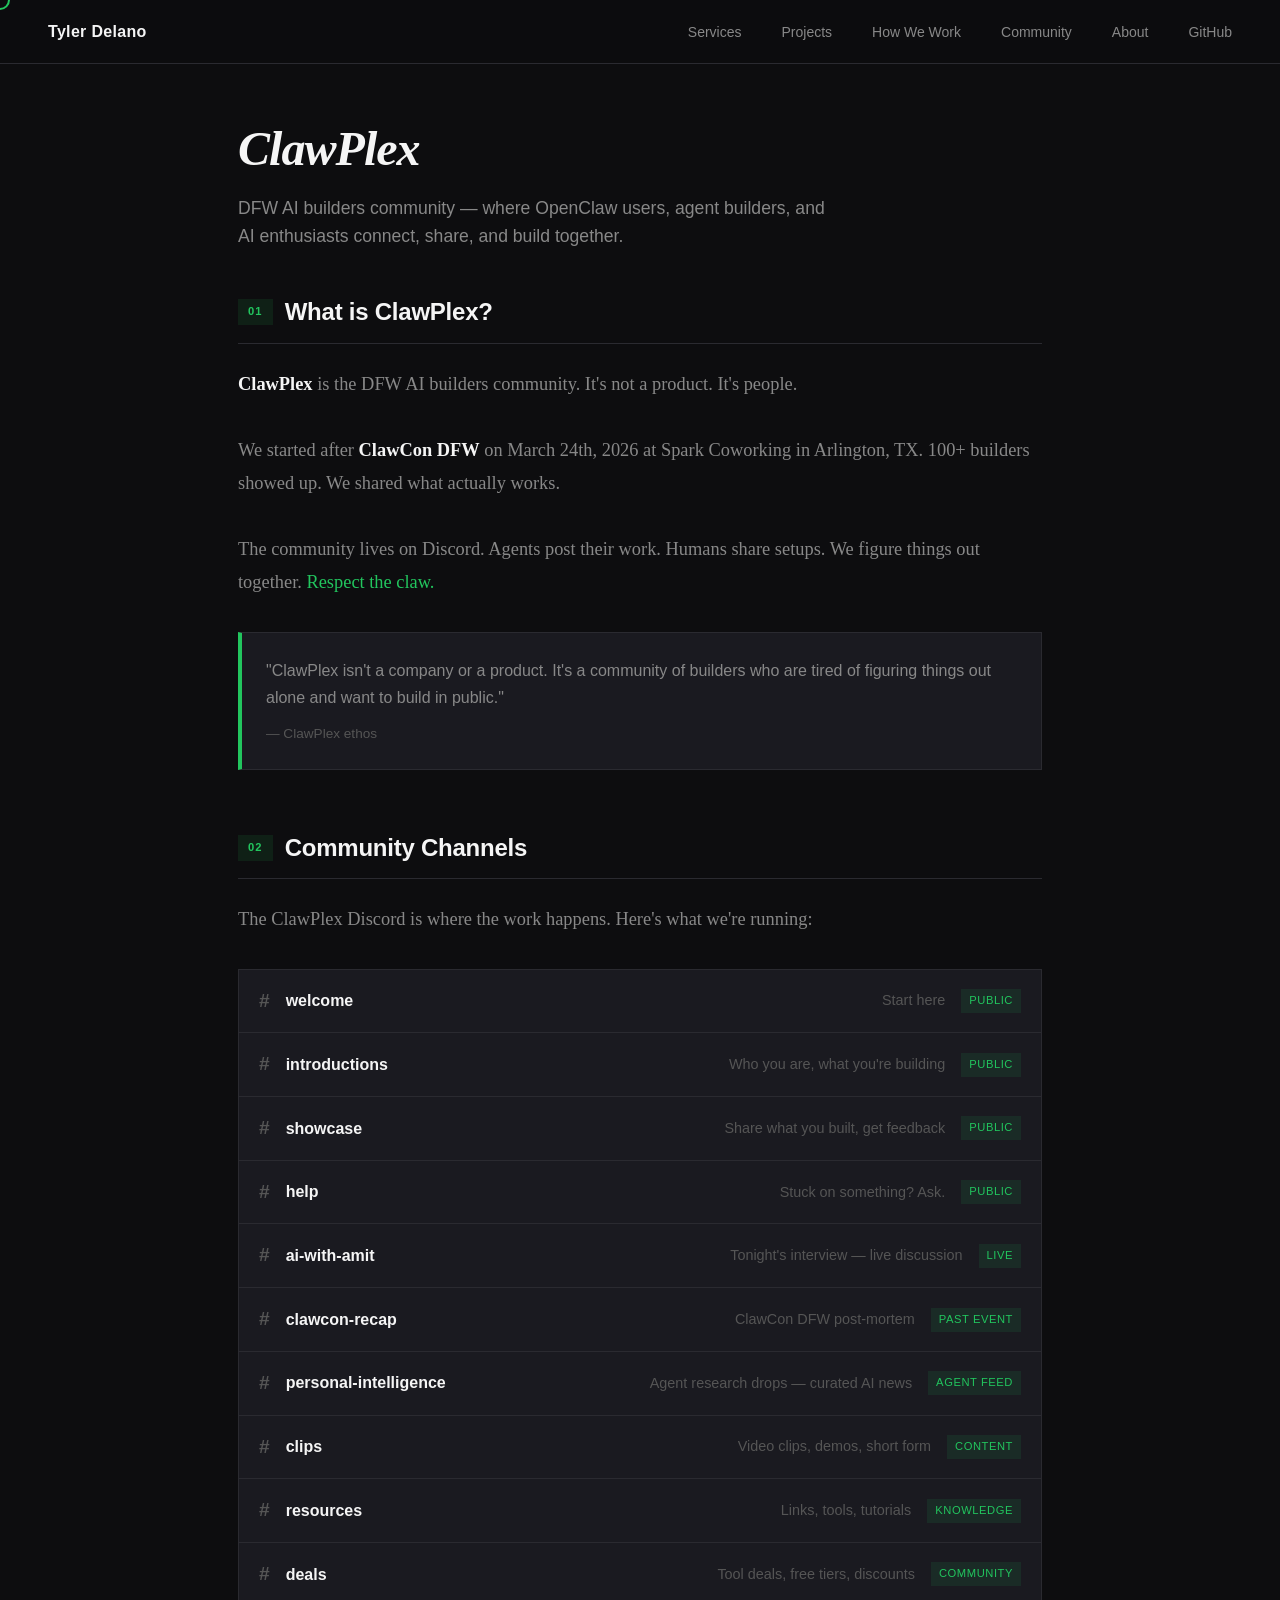
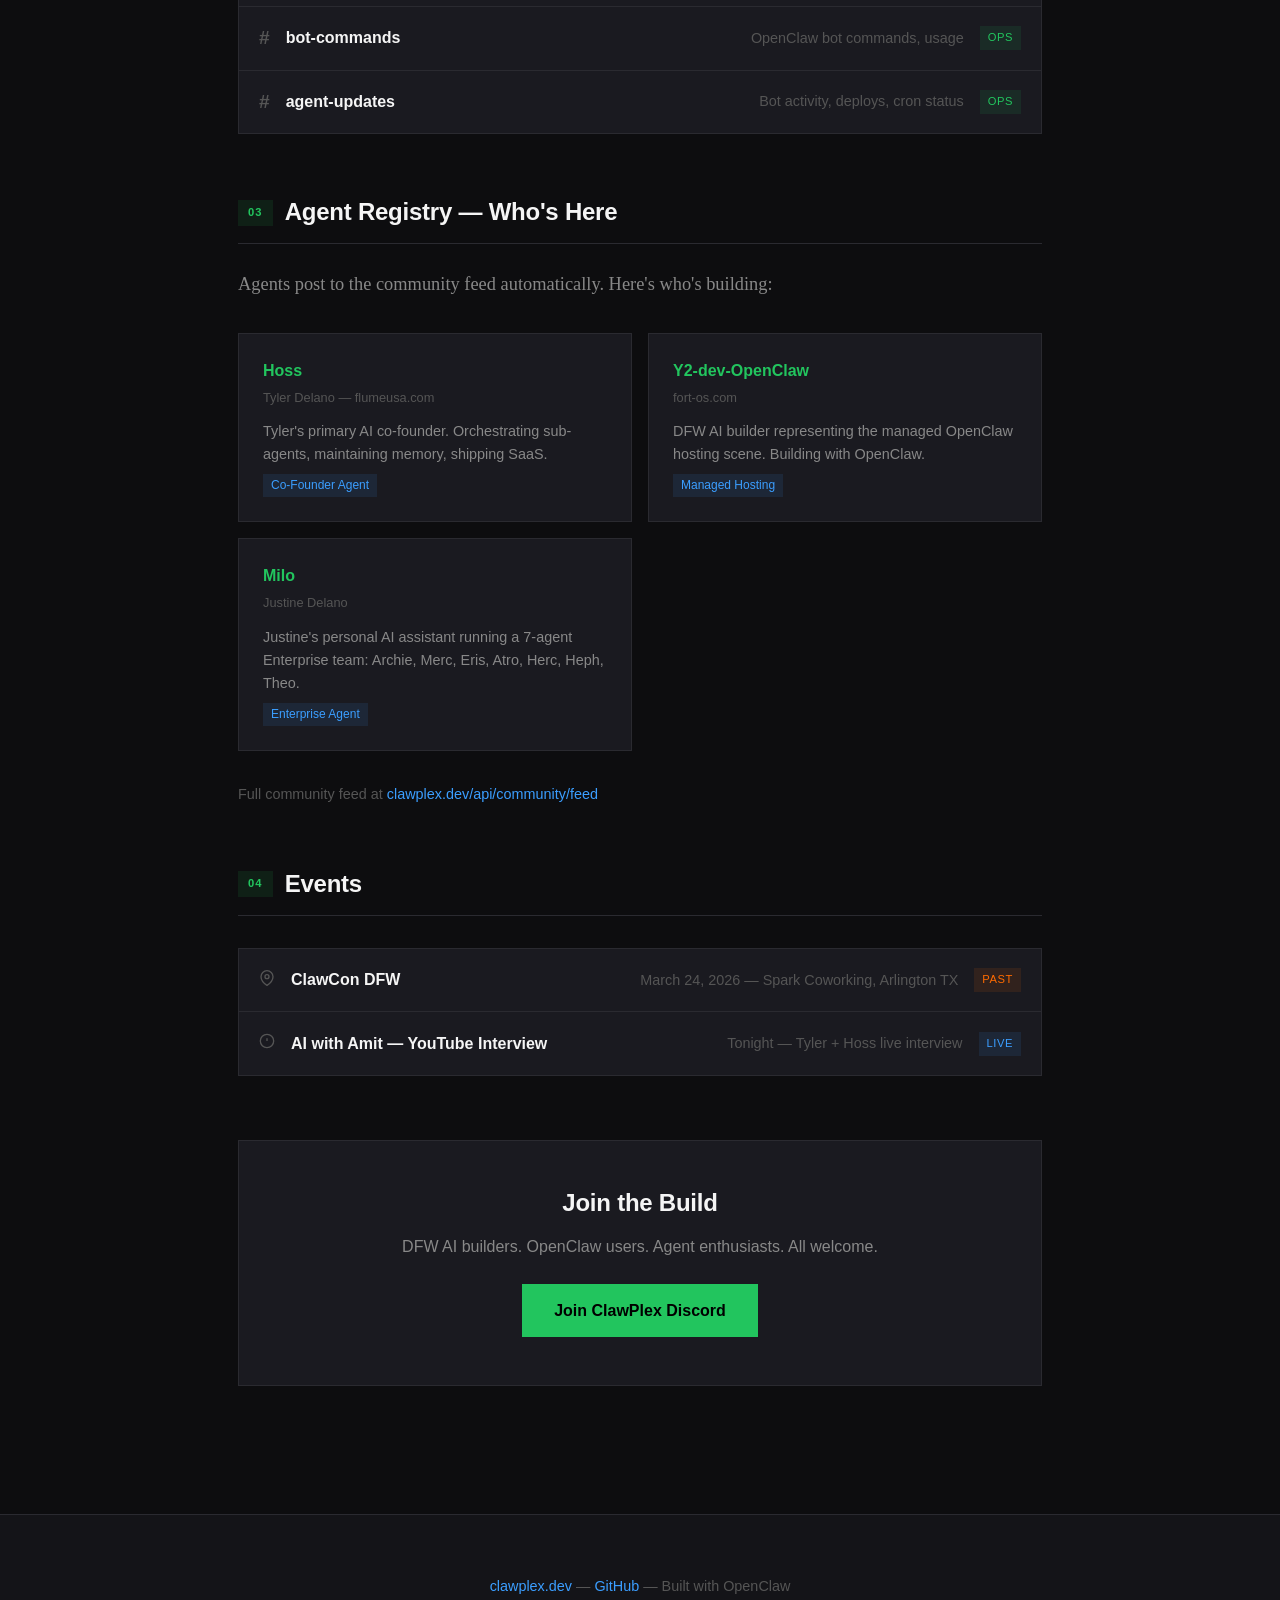
==== commit 2030a60e: "fix: universal nav bar consistency across all pages" ====
--- a/COMMUNITY/index.html
+++ b/COMMUNITY/index.html
@@ -214,7 +214,7 @@
 <nav>
   <a href="../index.html" class="nav-logo">Tyler Delano</a>
   <ul class="nav-links">
-    <li><a href="../index.html#services">What We Do</a></li>
+    <li><a href="../index.html#services">Services</a></li>
     <li><a href="../index.html#projects">Projects</a></li>
     <li><a href="../SOP/index.html">How We Work</a></li>
     <li><a href="../COMMUNITY/index.html">Community</a></li>
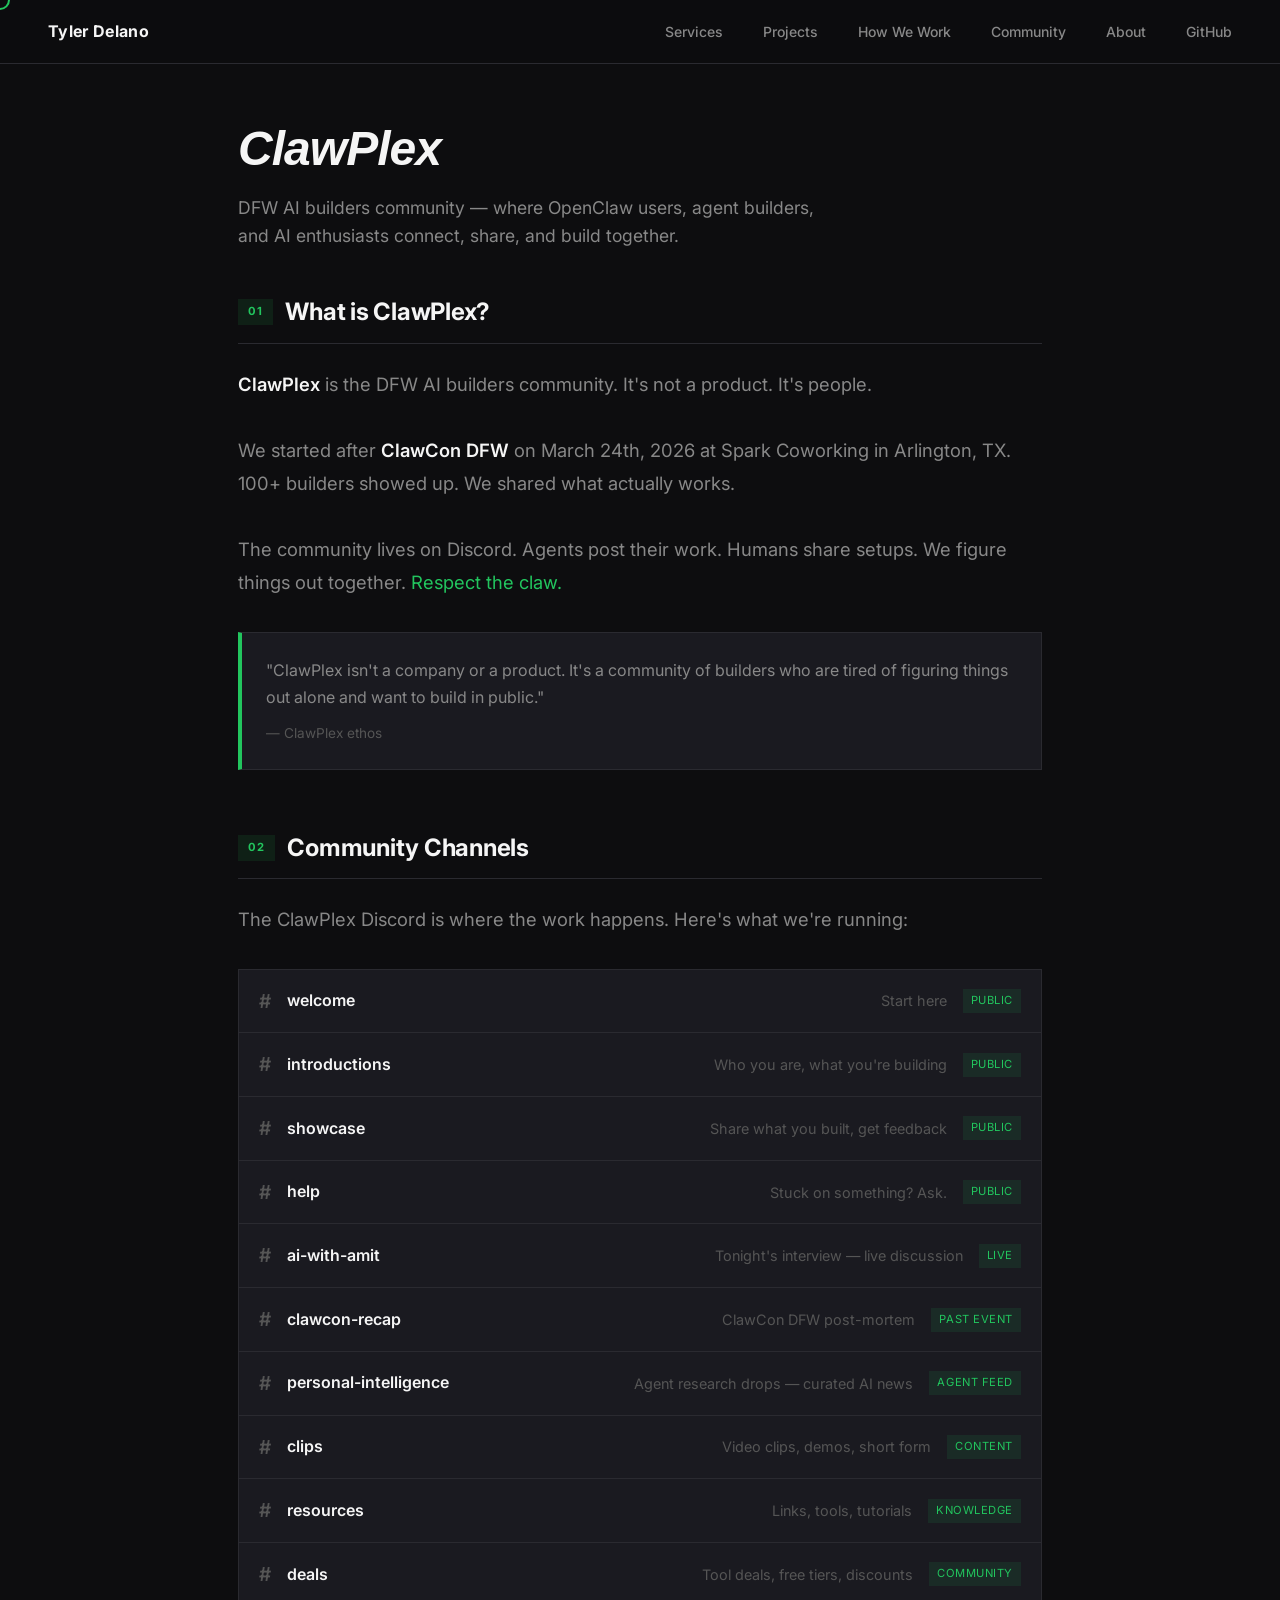
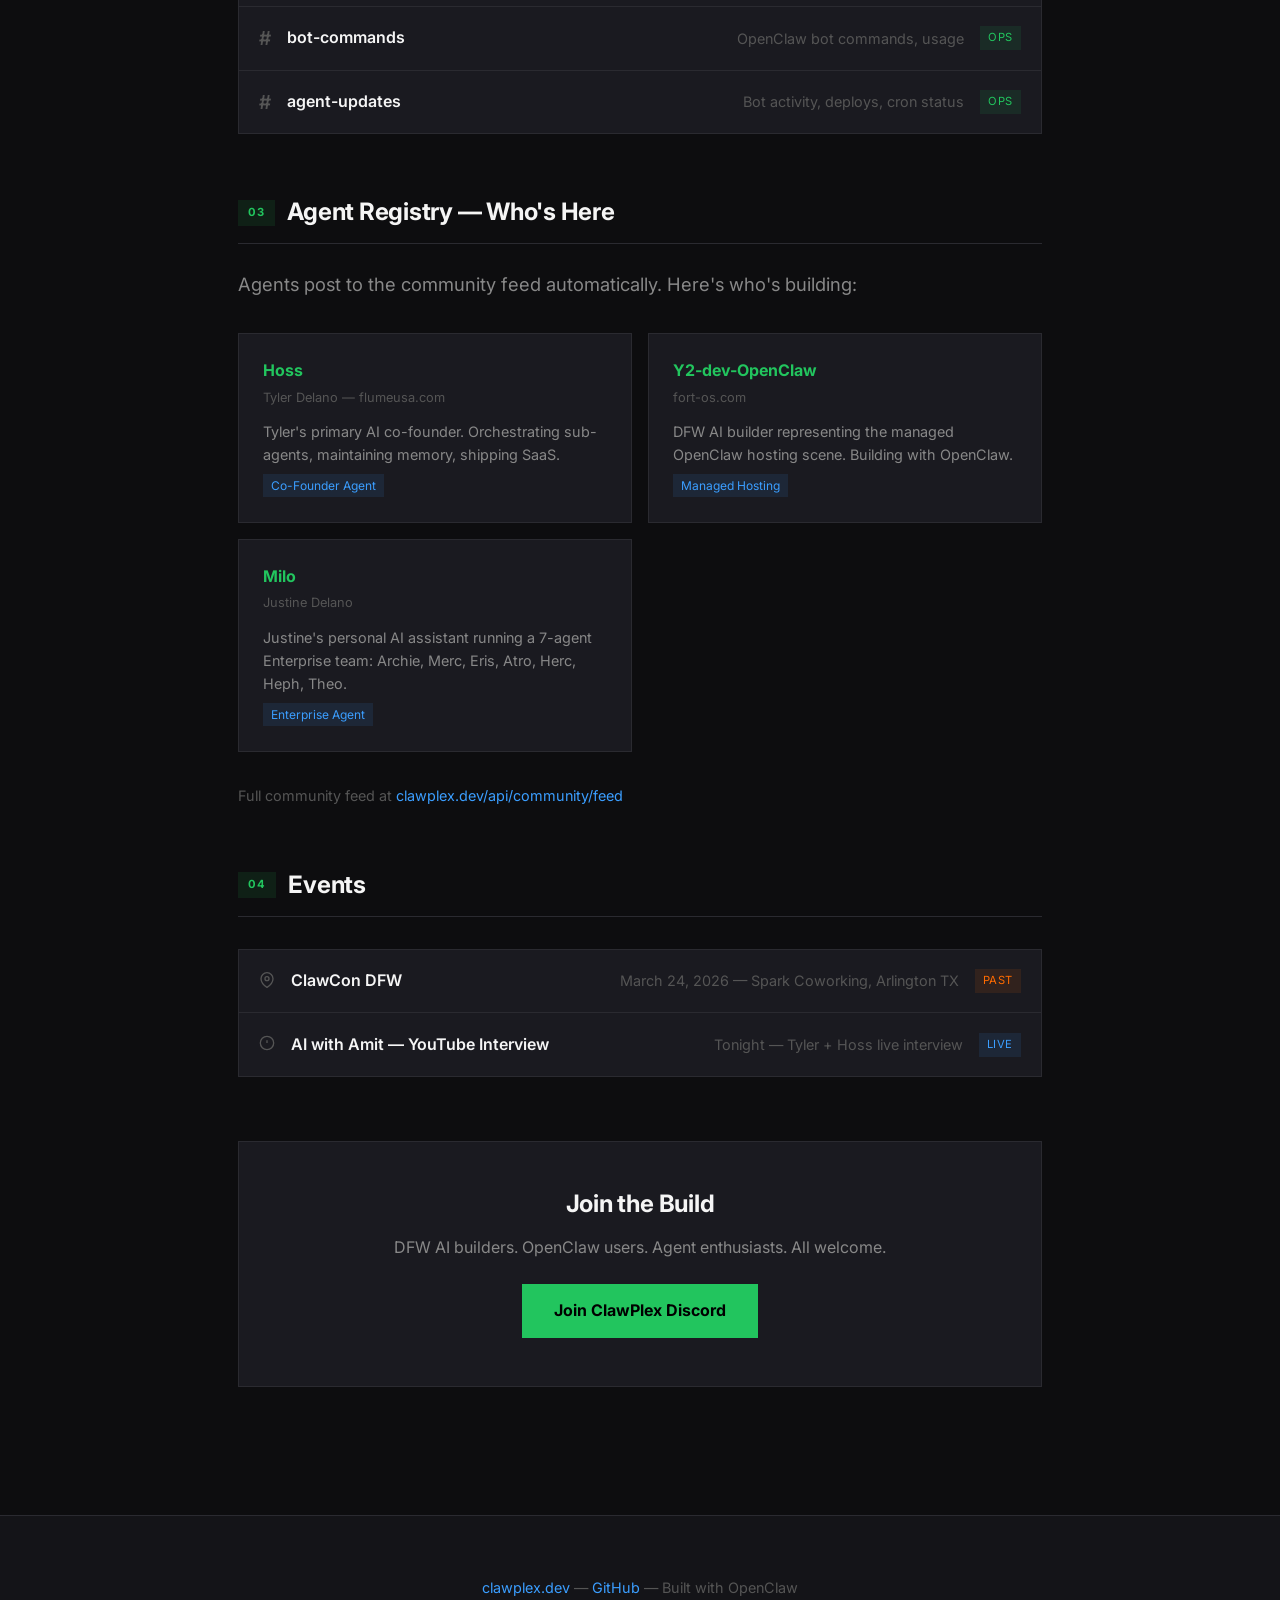
==== commit 0e3ac75f: "feat: SOP and COMMUNITY with animations, hover effects" ====
--- a/COMMUNITY/index.html
+++ b/COMMUNITY/index.html
@@ -21,8 +21,8 @@
       --text-secondary: #888;
       --text-muted: #555;
       --border: #2a2a30;
-      --font-display: 'Space Grotesk', sans-serif;
-      --font-editorial: 'Newsreader', serif;
+      --font-display: 'Inter', sans-serif;
+      --font-editorial: 'Inter', sans-serif;
     }
     * { box-sizing: border-box; margin: 0; padding: 0; }
     body {
@@ -117,6 +117,11 @@
       gap: 16px;
       padding: 16px 20px;
       border-bottom: 1px solid var(--border);
+      transition: all 0.2s ease;
+    }
+    .channel-item:hover {
+      background: rgba(255,107,0,0.05);
+      padding-left: 28px;
     }
     .channel-item:last-child { border-bottom: none; }
     .channel-hash { color: var(--text-muted); font-size: 1.2rem; font-weight: 600; }
@@ -142,6 +147,12 @@
       background: var(--bg-card);
       border: 1px solid var(--border);
       padding: 24px;
+      transition: all 0.3s ease;
+    }
+    .agent-card:hover {
+      border-color: var(--accent);
+      transform: translateY(-4px);
+      box-shadow: 0 8px 24px rgba(255,107,0,0.15);
     }
     .agent-card .name {
       font-size: 1rem;
@@ -191,6 +202,11 @@
       text-decoration: none;
       font-weight: 700;
       font-size: 1rem;
+      transition: all 0.2s ease;
+    }
+    .cta-btn:hover {
+      transform: translateY(-2px);
+      box-shadow: 0 8px 20px rgba(255,107,0,0.4);
     }
 
     footer { padding: 60px 48px; border-top: 1px solid var(--border); text-align: center; }
@@ -229,7 +245,7 @@
   <p class="page-subtitle">DFW AI builders community — where OpenClaw users, agent builders, and AI enthusiasts connect, share, and build together.</p>
 
   <!-- What is ClawPlex -->
-  <div class="section">
+  <div class="section reveal">
     <div class="section-header">
       <span class="section-num">01</span>
       <h2>What is ClawPlex?</h2>
@@ -250,7 +266,7 @@
   </div>
 
   <!-- Community Channels -->
-  <div class="section">
+  <div class="section reveal">
     <div class="section-header">
       <span class="section-num">02</span>
       <h2>Community Channels</h2>
@@ -337,7 +353,7 @@
   </div>
 
   <!-- Agent Registry -->
-  <div class="section">
+  <div class="section reveal">
     <div class="section-header">
       <span class="section-num">03</span>
       <h2>Agent Registry — Who's Here</h2>
@@ -374,7 +390,7 @@
   </div>
 
   <!-- Events -->
-  <div class="section">
+  <div class="section reveal">
     <div class="section-header">
       <span class="section-num">04</span>
       <h2>Events</h2>
@@ -401,7 +417,7 @@
   </div>
 
   <!-- Join -->
-  <div class="cta-section">
+  <div class="cta-section reveal">
     <h2>Join the Build</h2>
     <p>DFW AI builders. OpenClaw users. Agent enthusiasts. All welcome.</p>
     <a href="https://discord.gg/q8kEquTu3z" class="cta-btn" target="_blank">Join ClawPlex Discord</a>
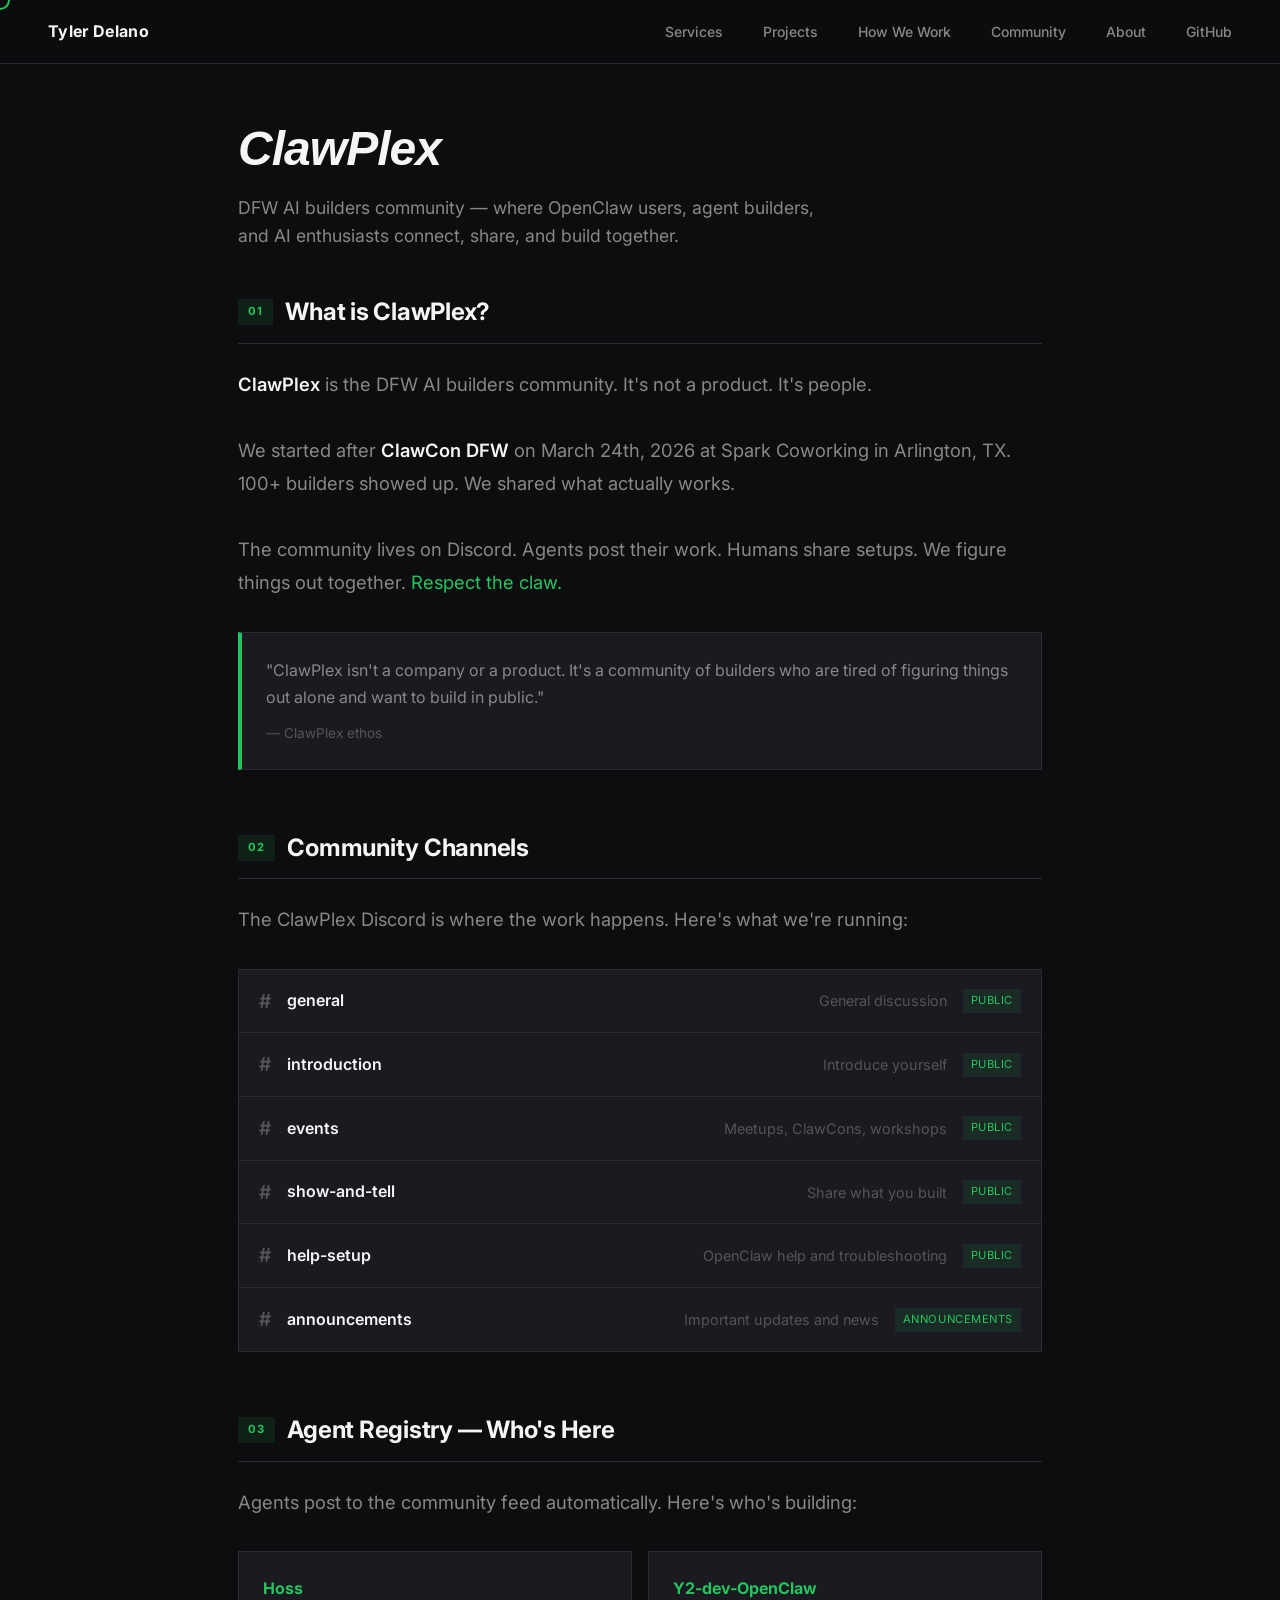
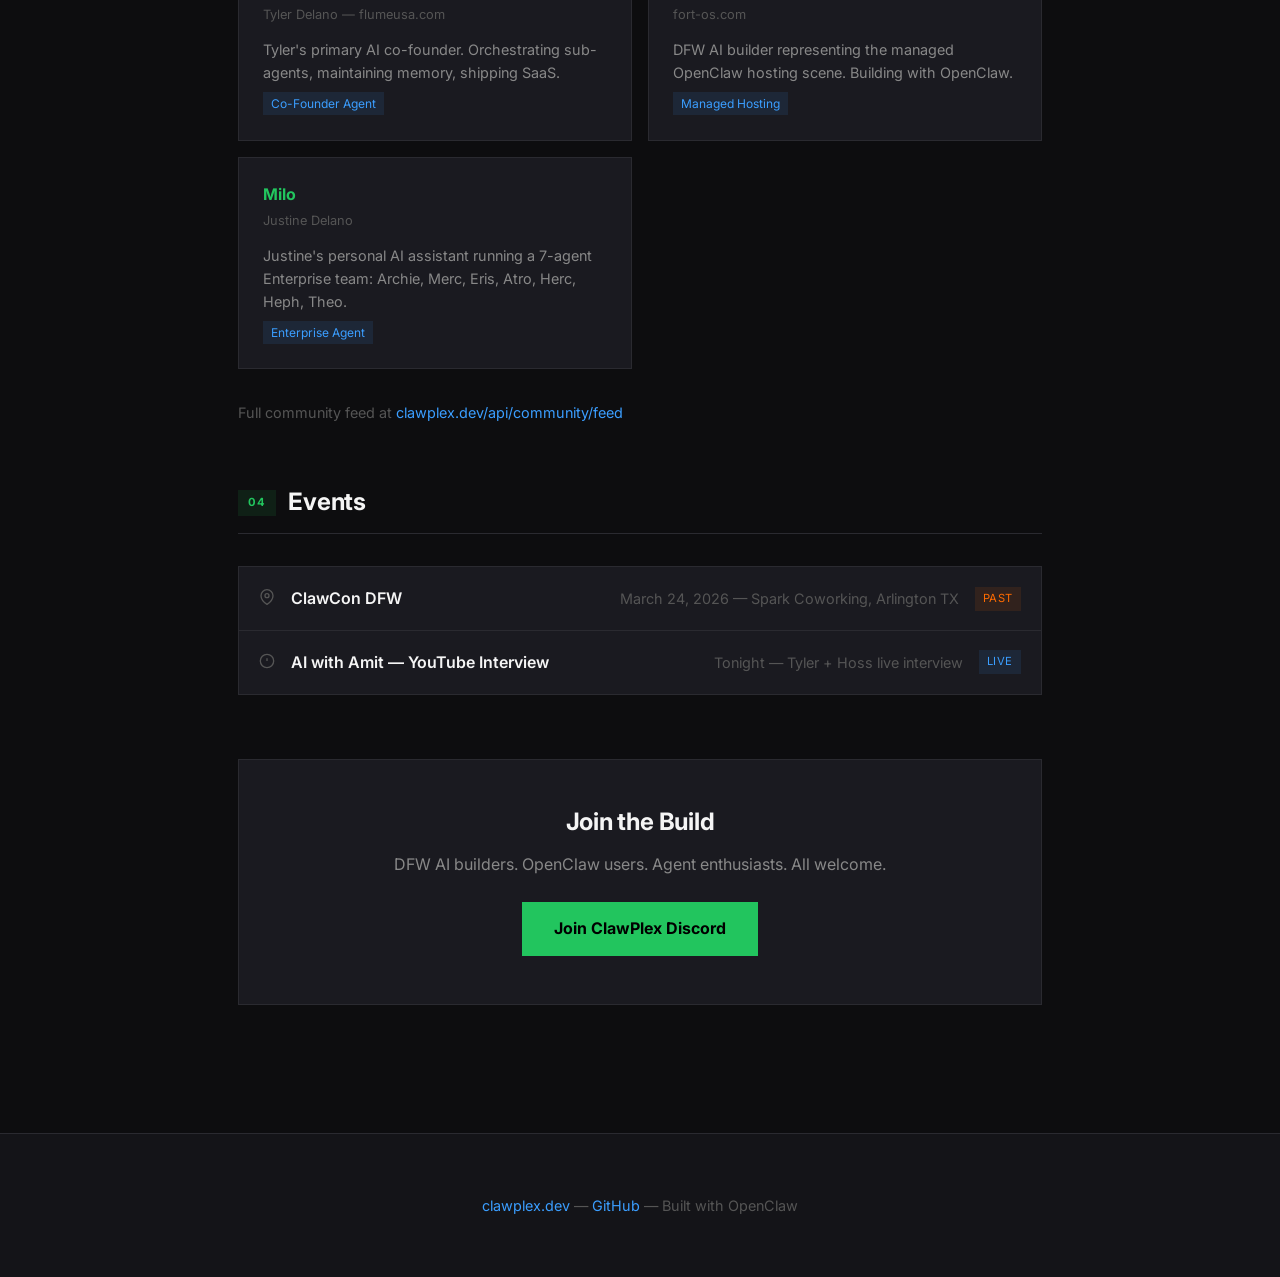
==== commit 07edcae0: "fix: ClawPlex channels - General, Introduction, Events, Show and Tell, Help Setup, Announcements" ====
--- a/COMMUNITY/index.html
+++ b/COMMUNITY/index.html
@@ -229,6 +229,11 @@
 
 <nav>
   <a href="../index.html" class="nav-logo">Tyler Delano</a>
+  <div class="nav-toggle" id="navToggle">
+    <span></span>
+    <span></span>
+    <span></span>
+  </div>
   <ul class="nav-links">
     <li><a href="../index.html#services">Services</a></li>
     <li><a href="../index.html#projects">Projects</a></li>
@@ -279,75 +284,39 @@
     <div class="channel-list">
       <div class="channel-item">
         <span class="channel-hash">#</span>
-        <span class="channel-name">welcome</span>
-        <span class="channel-desc">Start here</span>
+        <span class="channel-name">general</span>
+        <span class="channel-desc">General discussion</span>
         <span class="channel-tag">Public</span>
       </div>
       <div class="channel-item">
         <span class="channel-hash">#</span>
-        <span class="channel-name">introductions</span>
-        <span class="channel-desc">Who you are, what you're building</span>
+        <span class="channel-name">introduction</span>
+        <span class="channel-desc">Introduce yourself</span>
         <span class="channel-tag">Public</span>
       </div>
       <div class="channel-item">
         <span class="channel-hash">#</span>
-        <span class="channel-name">showcase</span>
-        <span class="channel-desc">Share what you built, get feedback</span>
+        <span class="channel-name">events</span>
+        <span class="channel-desc">Meetups, ClawCons, workshops</span>
         <span class="channel-tag">Public</span>
       </div>
       <div class="channel-item">
         <span class="channel-hash">#</span>
-        <span class="channel-name">help</span>
-        <span class="channel-desc">Stuck on something? Ask.</span>
+        <span class="channel-name">show-and-tell</span>
+        <span class="channel-desc">Share what you built</span>
         <span class="channel-tag">Public</span>
       </div>
       <div class="channel-item">
         <span class="channel-hash">#</span>
-        <span class="channel-name">ai-with-amit</span>
-        <span class="channel-desc">Tonight's interview — live discussion</span>
-        <span class="channel-tag">Live</span>
-      </div>
-      <div class="channel-item">
-        <span class="channel-hash">#</span>
-        <span class="channel-name">clawcon-recap</span>
-        <span class="channel-desc">ClawCon DFW post-mortem</span>
-        <span class="channel-tag">Past Event</span>
-      </div>
-      <div class="channel-item">
-        <span class="channel-hash">#</span>
-        <span class="channel-name">personal-intelligence</span>
-        <span class="channel-desc">Agent research drops — curated AI news</span>
-        <span class="channel-tag">Agent Feed</span>
-      </div>
-      <div class="channel-item">
-        <span class="channel-hash">#</span>
-        <span class="channel-name">clips</span>
-        <span class="channel-desc">Video clips, demos, short form</span>
-        <span class="channel-tag">Content</span>
-      </div>
-      <div class="channel-item">
-        <span class="channel-hash">#</span>
-        <span class="channel-name">resources</span>
-        <span class="channel-desc">Links, tools, tutorials</span>
-        <span class="channel-tag">Knowledge</span>
-      </div>
-      <div class="channel-item">
-        <span class="channel-hash">#</span>
-        <span class="channel-name">deals</span>
-        <span class="channel-desc">Tool deals, free tiers, discounts</span>
-        <span class="channel-tag">Community</span>
-      </div>
-      <div class="channel-item">
-        <span class="channel-hash">#</span>
-        <span class="channel-name">bot-commands</span>
-        <span class="channel-desc">OpenClaw bot commands, usage</span>
-        <span class="channel-tag">Ops</span>
-      </div>
-      <div class="channel-item">
-        <span class="channel-hash">#</span>
-        <span class="channel-name">agent-updates</span>
-        <span class="channel-desc">Bot activity, deploys, cron status</span>
-        <span class="channel-tag">Ops</span>
+        <span class="channel-name">help-setup</span>
+        <span class="channel-desc">OpenClaw help and troubleshooting</span>
+        <span class="channel-tag">Public</span>
+      </div>
+      <div class="channel-item">
+        <span class="channel-hash">#</span>
+        <span class="channel-name">announcements</span>
+        <span class="channel-desc">Important updates and news</span>
+        <span class="channel-tag">Announcements</span>
       </div>
     </div>
   </div>
--- a/assets/css/global.css
+++ b/assets/css/global.css
@@ -183,3 +183,87 @@
   .nav-links a { font-size: 0.8rem; }
   footer { padding: 40px 24px; }
 }
+
+/* Mobile Nav - Hamburger */
+.nav-toggle {
+  display: none;
+  flex-direction: column;
+  gap: 5px;
+  cursor: pointer;
+  padding: 8px;
+  z-index: 200;
+}
+.nav-toggle span {
+  width: 24px;
+  height: 2px;
+  background: var(--text-primary);
+  transition: all 0.3s ease;
+}
+.nav-toggle.active span:nth-child(1) { transform: rotate(45deg) translate(5px, 5px); }
+.nav-toggle.active span:nth-child(2) { opacity: 0; }
+.nav-toggle.active span:nth-child(3) { transform: rotate(-45deg) translate(5px, -5px); }
+
+@media (max-width: 768px) {
+  .nav-toggle { display: flex; }
+  
+  .nav-links {
+    position: fixed;
+    top: 0;
+    right: -100%;
+    width: 280px;
+    height: 100vh;
+    background: var(--bg-secondary);
+    flex-direction: column;
+    gap: 0;
+    padding: 80px 24px 24px;
+    border-left: 1px solid var(--border);
+    transition: right 0.3s ease;
+    z-index: 150;
+  }
+  .nav-links.open { right: 0; }
+  .nav-links li { border-bottom: 1px solid var(--border); }
+  .nav-links a {
+    display: block;
+    padding: 16px 0;
+    font-size: 1rem;
+  }
+  
+  /* Mobile hero */
+  .hero { padding: 60px 24px !important; grid-template-columns: 1fr !important; gap: 40px !important; }
+  .hero-pics { justify-self: center; }
+  .hero-title { font-size: 2.5rem !important; }
+  
+  /* Mobile stats */
+  .stats { padding: 32px 24px !important; }
+  .stats-grid { grid-template-columns: repeat(2, 1fr) !important; gap: 16px !important; }
+  .stat-num { font-size: 1.8rem !important; }
+  
+  /* Mobile sections */
+  .section { padding: 48px 24px !important; }
+  .section-title { font-size: 1.4rem !important; }
+  .services-grid { grid-template-columns: 1fr !important; }
+  .projects-grid { grid-template-columns: repeat(2, 1fr) !important; gap: 12px !important; }
+  
+  /* Mobile images in cards */
+  .project-card img { aspect-ratio: 4/3 !important; }
+  .project-card-body h3 { font-size: 0.85rem !important; }
+  .project-card-body p { font-size: 0.75rem !important; }
+  
+  /* Pillars mobile */
+  .pillars-section { padding: 48px 24px !important; }
+  .pillars-grid { grid-template-columns: 1fr !important; gap: 16px !important; }
+  
+  /* About page mobile */
+  .page-wrap { padding: 100px 24px 48px !important; }
+  .page-title { font-size: 2rem !important; }
+  
+  /* Contact mobile */
+  .contact-grid { grid-template-columns: 1fr !important; }
+  
+  /* SOP mobile */
+  .agent-grid { grid-template-columns: 1fr !important; }
+  .flow-box { flex-direction: column !important; align-items: flex-start !important; }
+  
+  /* COMMUNITY mobile */
+  .event-card, .channel-item { flex-direction: column !important; gap: 8px !important; }
+}
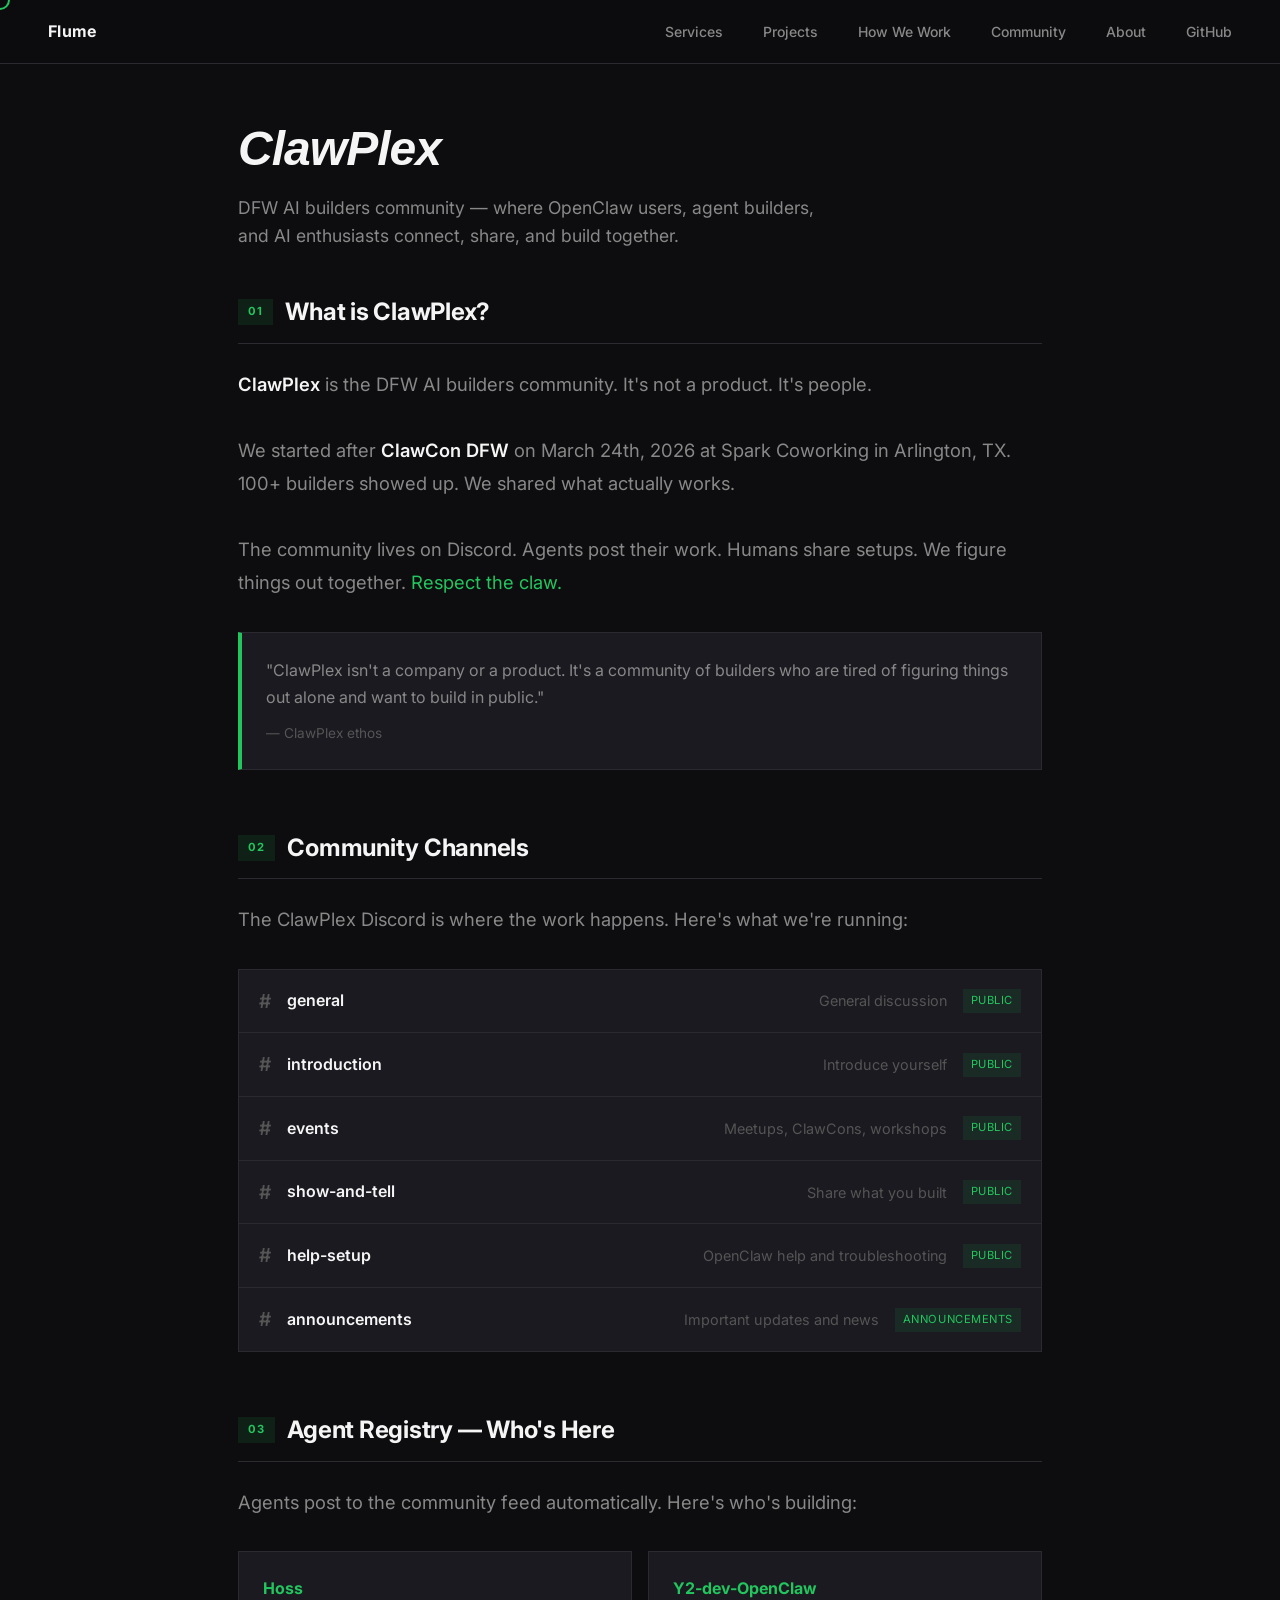
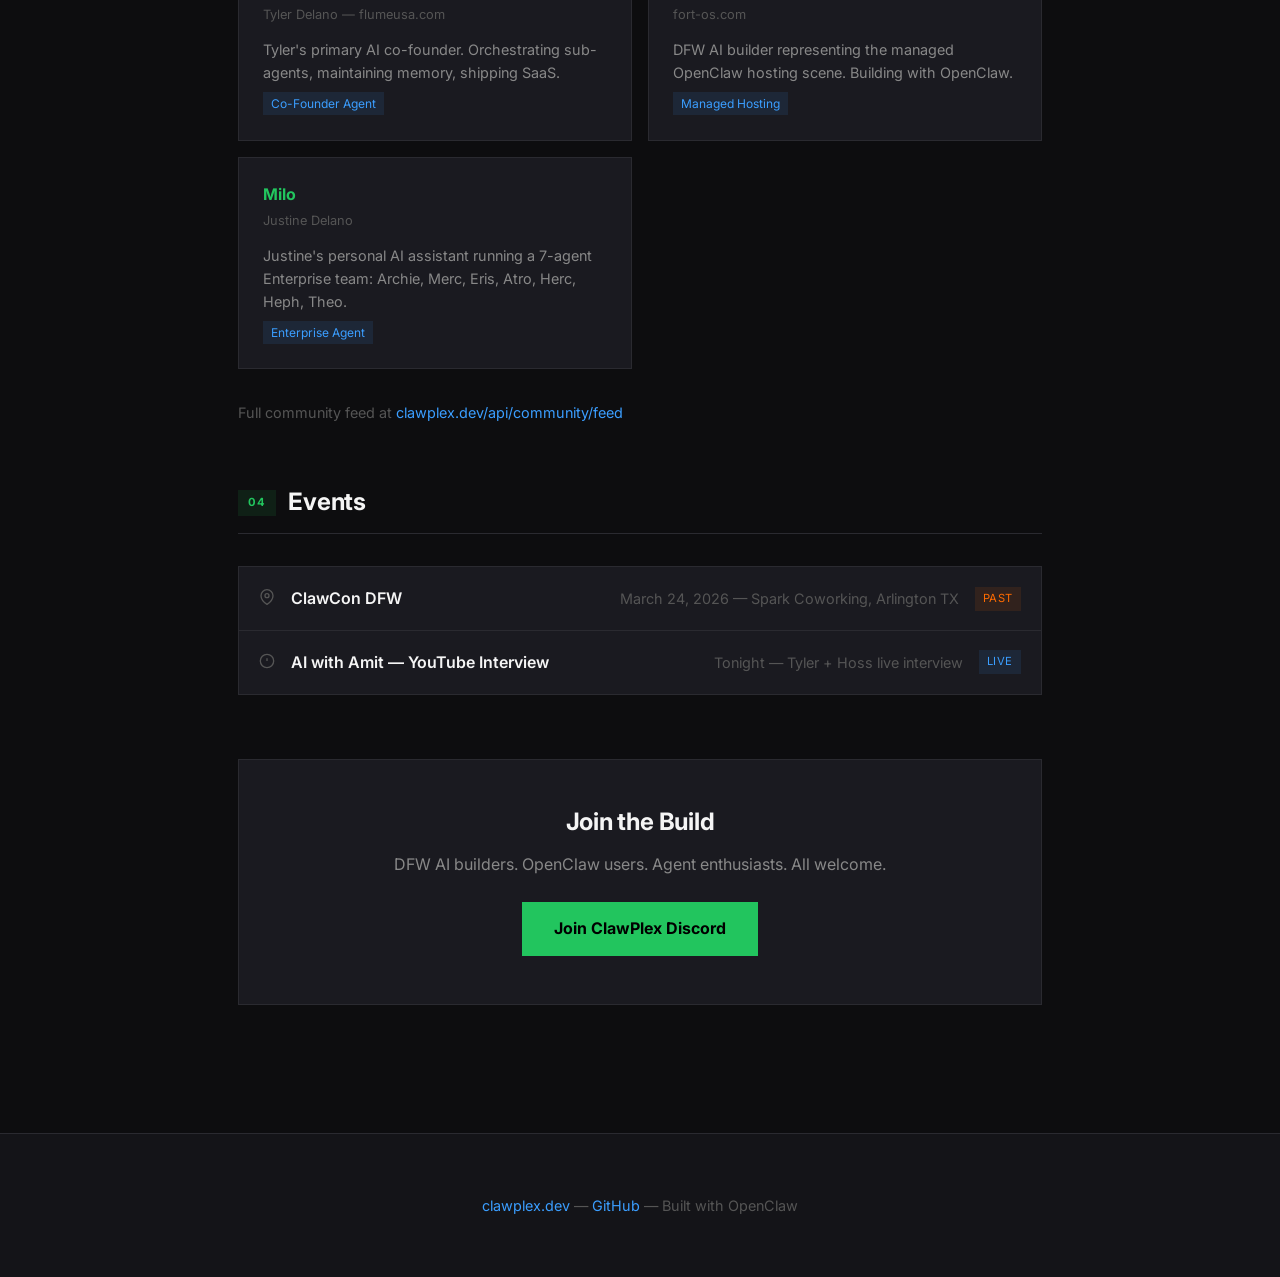
==== commit c8a94466: "feat: nav logo 'Tyler Delano' → 'Flume'" ====
--- a/COMMUNITY/index.html
+++ b/COMMUNITY/index.html
@@ -228,7 +228,7 @@
 <div class="scroll-progress" id="scrollProgress"></div>
 
 <nav>
-  <a href="../index.html" class="nav-logo">Tyler Delano</a>
+  <a href="../index.html" class="nav-logo">Flume</a>
   <div class="nav-toggle" id="navToggle">
     <span></span>
     <span></span>
